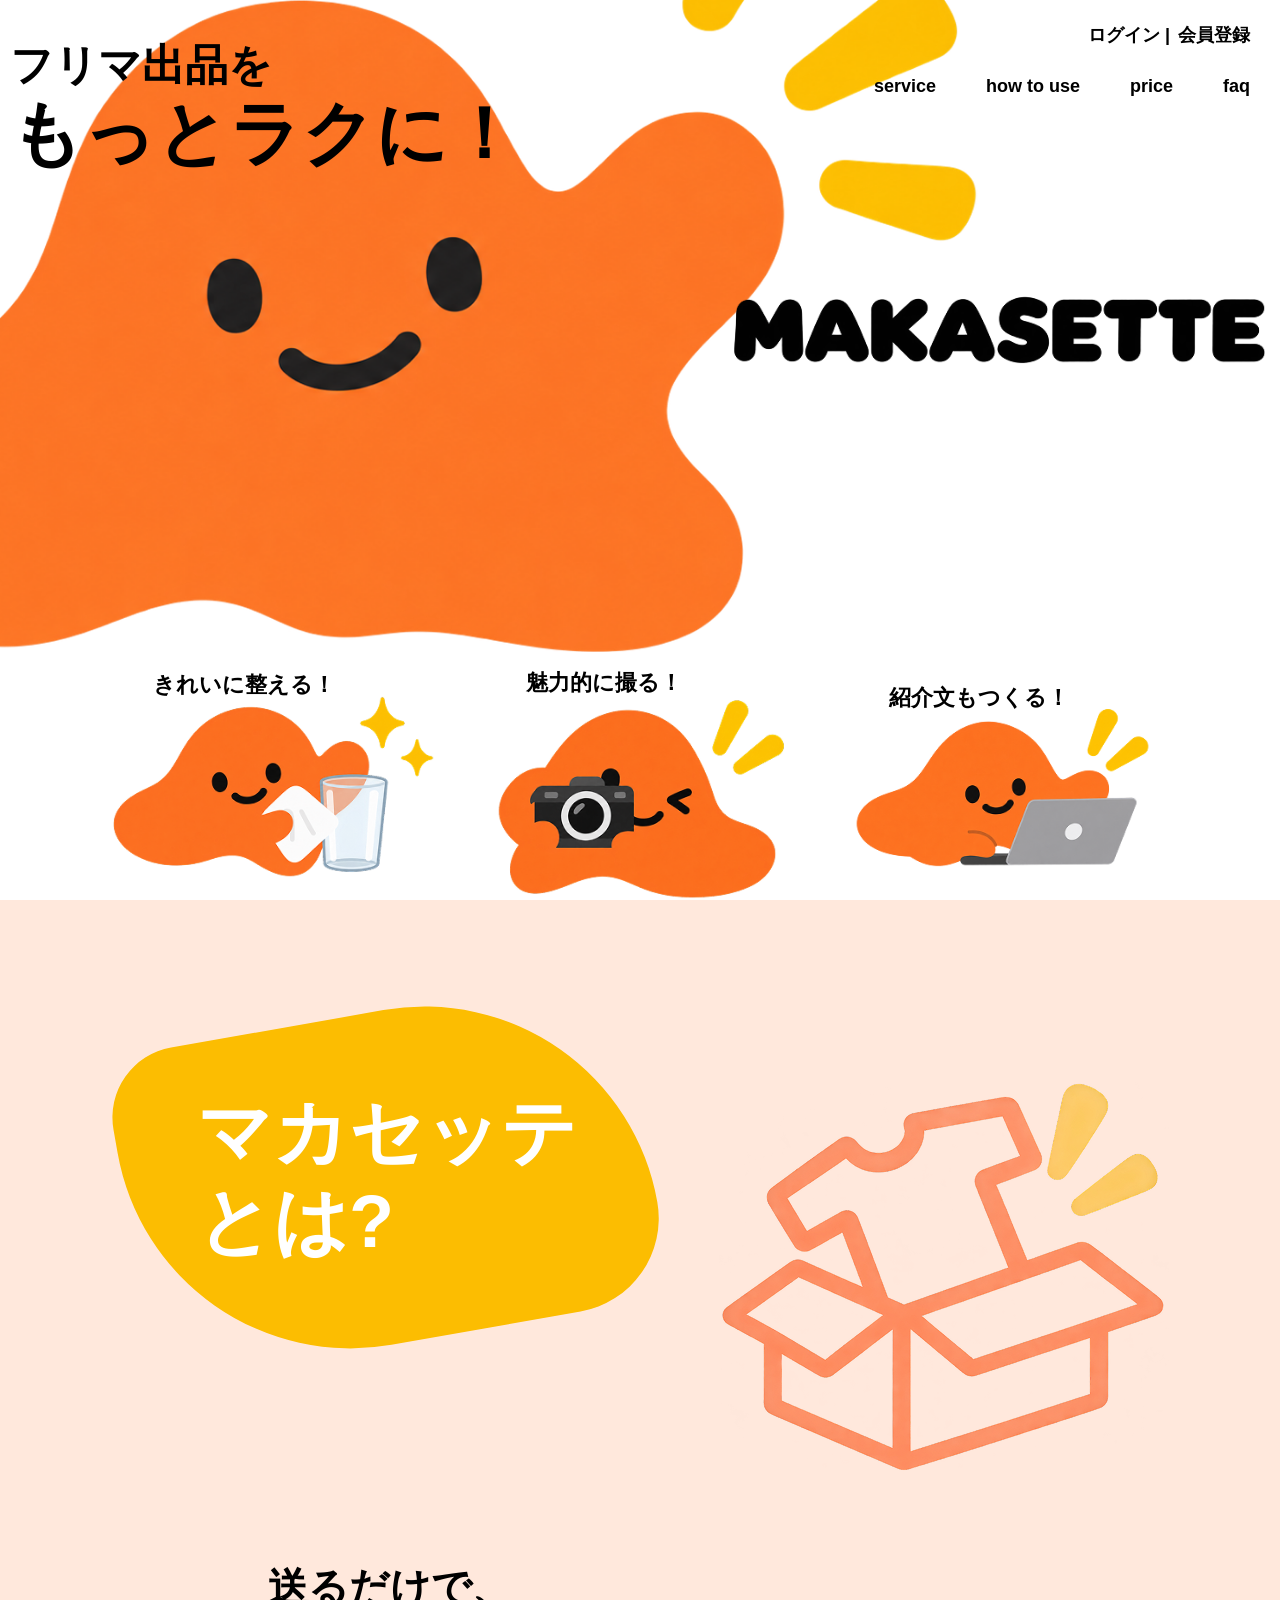
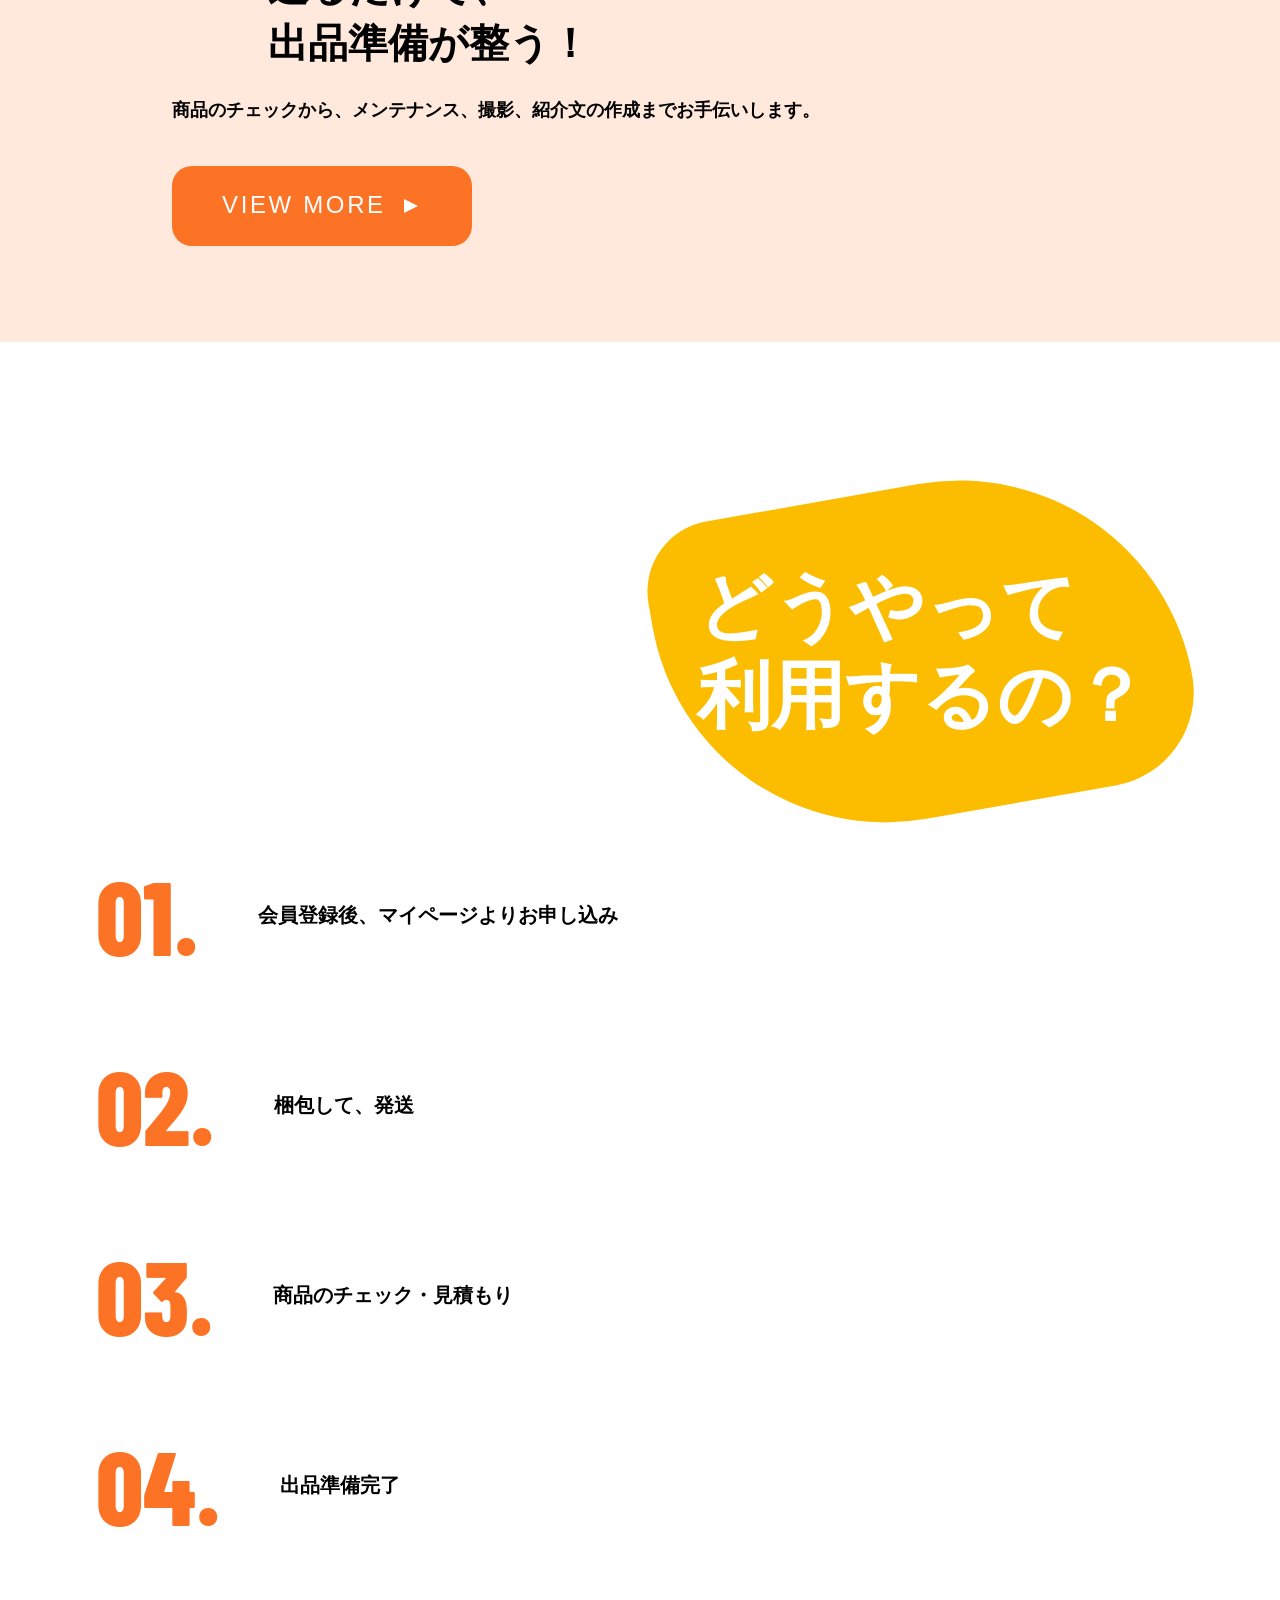
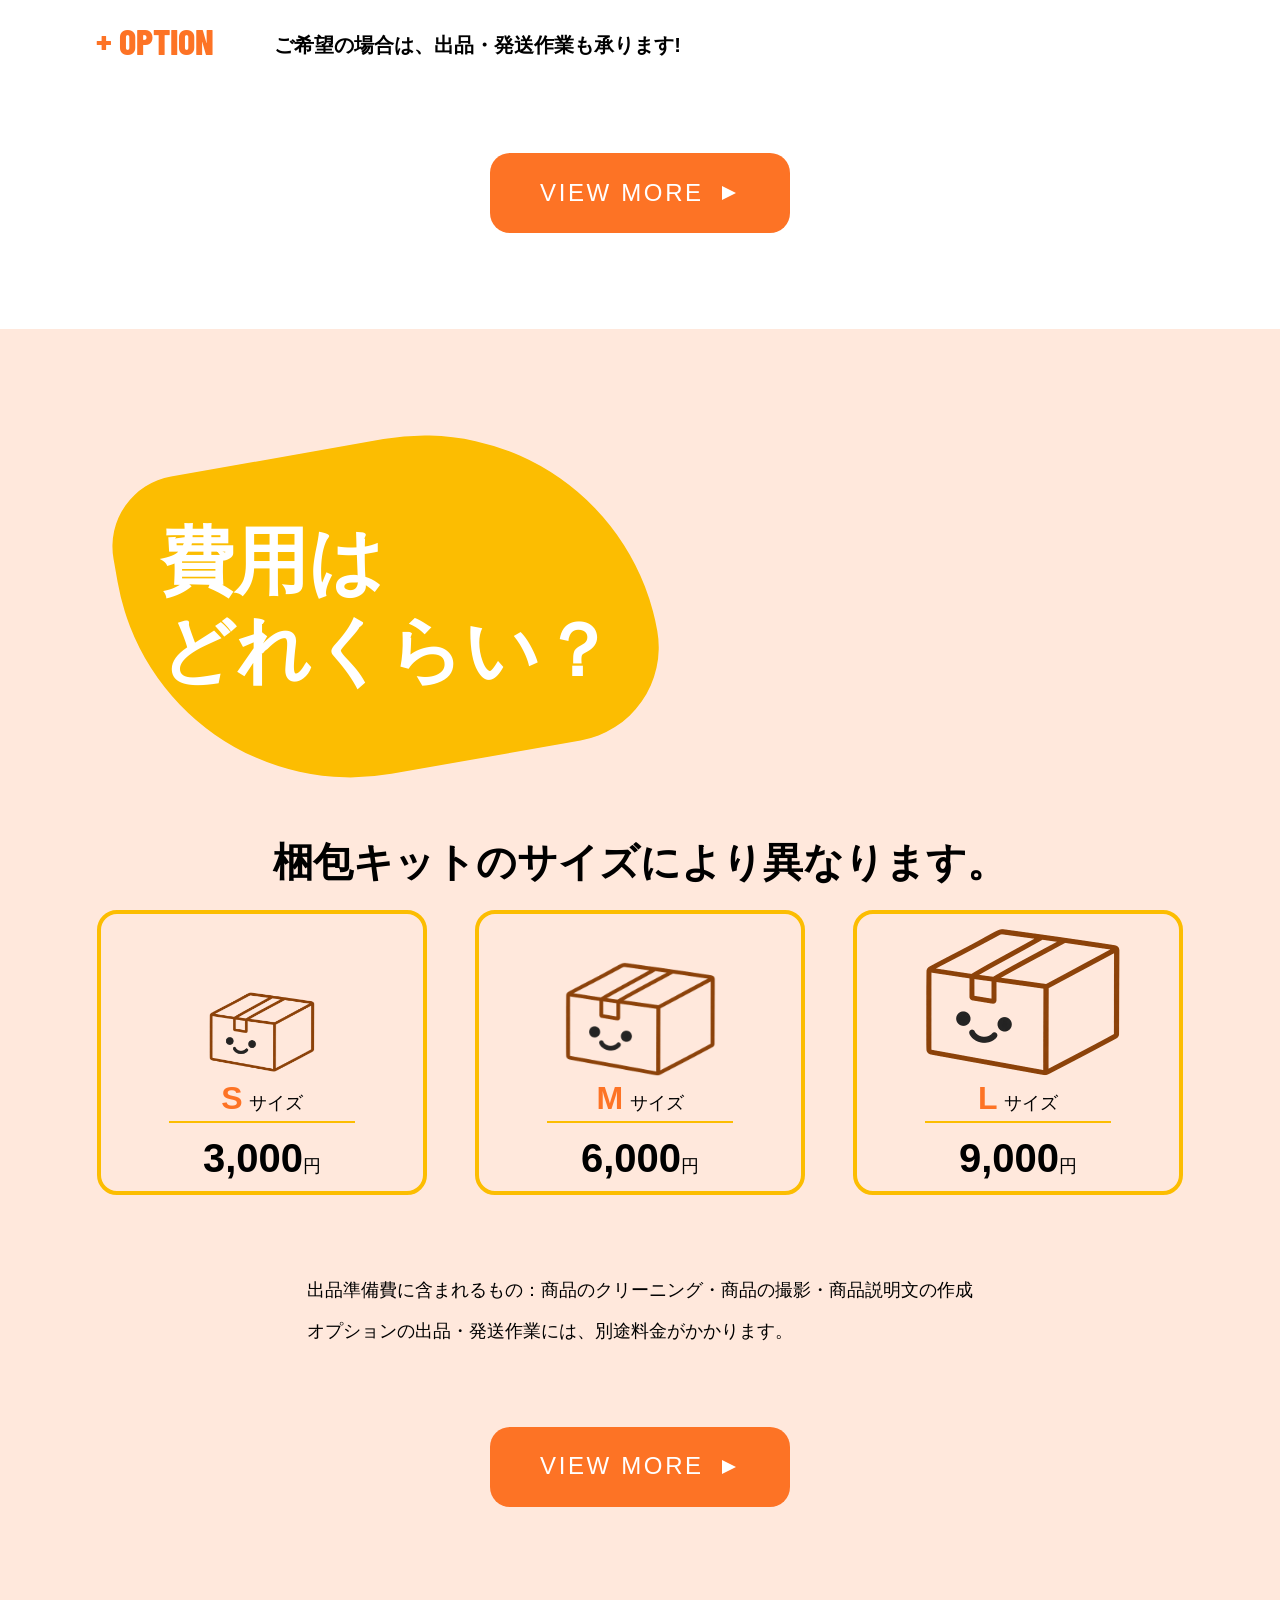
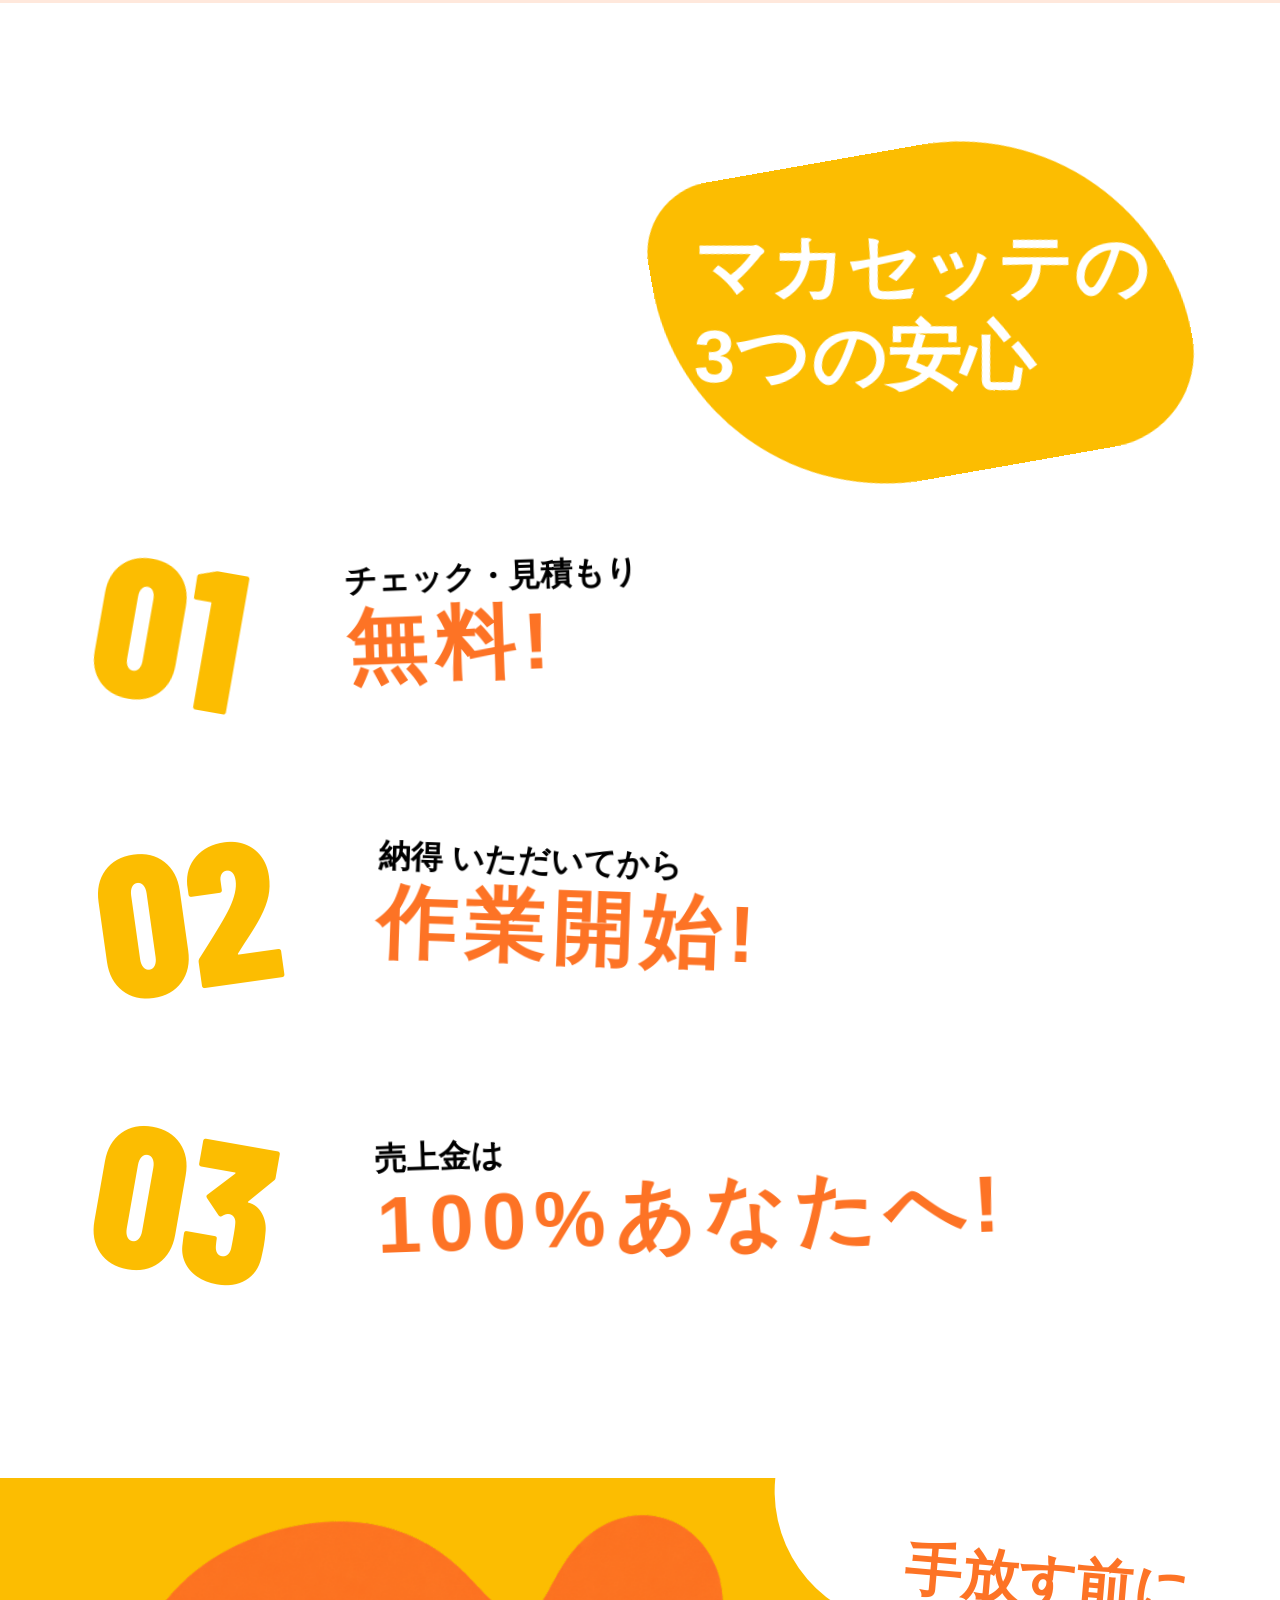
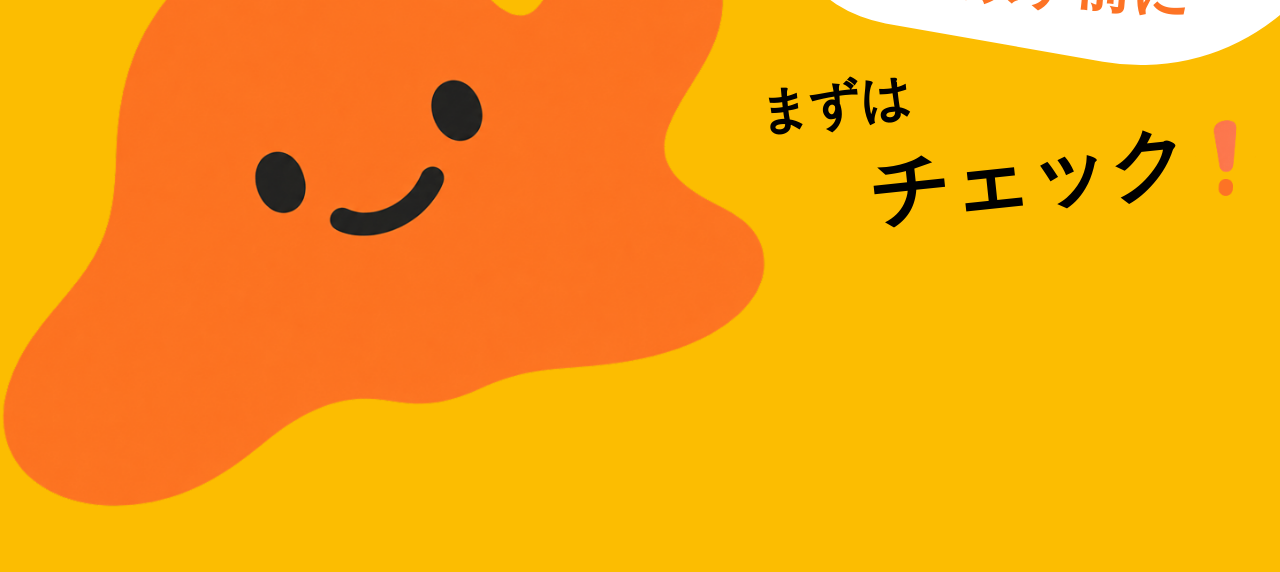
==== index.html @ 33fbccb8 "Initial commit" ====
<!doctype html>
<html lang="ja">
  <head>
    <meta charset="UTF-8" />
    <meta name="viewport" content="width=device-width, initial-scale=1.0" />
    <meta name="robots" content="noindex, nofollow" />
    <title>Makasette</title>
    <link rel="preconnect" href="https://fonts.googleapis.com" />
    <link rel="preconnect" href="https://fonts.gstatic.com" crossorigin />
    <link
      href="https://fonts.googleapis.com/css2?family=Barlow+Condensed:wght@400;500;600;700&display=swap"
      rel="stylesheet"
    />
    <link rel="stylesheet" href="style/css/style.css" />
    <script type="module" src="./js/script.js"></script>
  </head>
  <body>
    <header class="l-header l-header--top js-header">
      <h1 class="l-header_logo l-header_logo-hidden">
        <a
          href="./index.html"
          class="l-header_logo-link"
          aria-label="トップページへ"
        >
          <img
            src="./image/logo.png"
            width="627"
            height="253"
            alt="makasette - マカセッテ"
            decoding="async"
          />
        </a>
      </h1>
      <nav class="l-header_nav js-menu-nav">
        <ul class="l-header_account-list">
          <li class="l-header_account-item">
            <a href="#" class="l-header_account-link">ログイン</a>
          </li>
          <li class="l-header_account-item">
            <a href="#" class="l-header_account-link">会員登録</a>
          </li>
        </ul>
        <ul class="l-header_menu-list">
          <li class="l-header_menu-item">
            <a href="./service.html" class="l-header_menu-link">service</a>
          </li>
          <li class="l-header_menu-item">
            <a href="./how-to-use.html" class="l-header_menu-link"
              >how to use</a
            >
          </li>
          <li class="l-header_menu-item">
            <a href="./price.html" class="l-header_menu-link">price</a>
          </li>
          <li class="l-header_menu-item">
            <a href="./faq.html" class="l-header_menu-link">faq</a>
          </li>
        </ul>
      </nav>
      <button
        class="l-header_hamburger-button js-hamburger-button"
        type="button"
        aria-label="メニューを開く"
      >
        <span class="l-header_humburger-line"></span>
        <span class="l-header_humburger-line"></span>
        <span class="l-header_humburger-line"></span>
      </button>
    </header>
    <div class="js-hero p-hero">
      <div class="p-hero_header">
        <p class="p-hero_catch">フリマ出品を<span>もっとラクに！</span></p>
        <div class="p-hero_logo">
          <img
            src="./image/logo-text.png"
            width="636"
            height="91"
            alt="MAKASETTE マカセッテ"
            decoding="async"
          />
        </div>
      </div>

      <div class="p-hero_content l-container">
        <ul class="p-hero_content-list">
          <li class="p-hero_content-item">
            <p class="p-hero_content-text">きれいに整える！</p>
            <div class="p-hero_content-image">
              <img
                src="./image/hero-content01.png"
                width="380"
                height="206"
                alt=""
                decoding="async"
              />
            </div>
          </li>
          <li class="p-hero_content-item">
            <p class="p-hero_content-text">魅力的に撮る！</p>
            <div class="p-hero_content-image">
              <img
                src="./image/hero-content02.png"
                width="346"
                height="238"
                alt=""
                decoding="async"
              />
            </div>
          </li>
          <li class="p-hero_content-item">
            <p class="p-hero_content-text">紹介文もつくる！</p>
            <div class="p-hero_content-image">
              <img
                src="./image/hero-content03.png"
                width="341"
                height="192"
                alt=""
                decoding="async"
              />
            </div>
          </li>
        </ul>
      </div>
    </div>
    <section class="p-top-about js-delay-group" data-delay-interval="0.15">
      <div class="p-top-about_contents l-container">
        <div class="p-top-about_image">
          <img
            src="./image/top-about.png"
            width="450"
            height="394"
            alt=""
            decoding="async"
          />
        </div>

        <div class="js-show js-delay c-fade c-fade--up">
          <div class="p-top-about_header">
            <div class="c-top-section-title">
              <h2 class="c-top-section-title_text">
                マカセッテ<span class="u-br">とは?</span>
              </h2>
            </div>
          </div>
        </div>
        <p class="p-top-about_title js-show js-delay c-fade c-fade--up">
          送るだけで、<span class="u-br">出品準備が整う！</span>
        </p>
      </div>
      <p class="p-top-about_text js-show js-delay c-fade c-fade--up">
        商品のチェックから、メンテナンス、撮影、紹介文の作成までお手伝いします。
      </p>
      <div class="p-top-about_button js-show js-delay c-fade c-fade--up">
        <a href="#" class="c-button">view more</a>
      </div>
    </section>
    <section class="p-top-howtouse l-container">
      <div class="js-show c-fade c-fade--up">
        <div class="c-top-section-title c-top-section-title__right">
          <h2 class="c-top-section-title_text">
            どうやって<span class="u-br">利用するの？</span>
          </h2>
        </div>
      </div>

      <ul class="p-top-howtouse_list">
        <li class="p-top-howtouse_item js-show c-fade c-fade--left">
          <p class="p-top-howtouse_number">01.</p>
          <p class="p-top-howtouse_text">
            会員登録後、マイページよりお申し込み
          </p>
        </li>
        <li class="p-top-howtouse_item js-show c-fade c-fade--left">
          <p class="p-top-howtouse_number">02.</p>
          <p class="p-top-howtouse_text">梱包して、発送</p>
        </li>
        <li class="p-top-howtouse_item js-show c-fade c-fade--left">
          <p class="p-top-howtouse_number">03.</p>
          <p class="p-top-howtouse_text">商品のチェック・見積もり</p>
        </li>
        <li class="p-top-howtouse_item js-show c-fade c-fade--left">
          <p class="p-top-howtouse_number">04.</p>
          <p class="p-top-howtouse_text">出品準備完了</p>
        </li>
        <li class="p-top-howtouse_item js-show c-fade c-fade--left">
          <p class="p-top-howtouse_option">+ OPTION</p>
          <p class="p-top-howtouse_text">
            ご希望の場合は、出品・発送作業も承ります!
          </p>
        </li>
      </ul>
      <div class="p-top-howtouse_button js-show c-fade c-fade--up">
        <a href="#" class="c-button">view more</a>
      </div>
    </section>
    <section class="p-top-price l-container">
      <div class="js-show c-fade c-fade--up">
        <div class="c-top-section-title">
          <h2 class="c-top-section-title_text">
            費用は<span class="u-br">どれくらい？</span>
          </h2>
        </div>
      </div>
      <p class="p-top-price_text js-show c-fade c-fade--up">
        梱包キットのサイズにより異なります。
      </p>
      <div class="p-top-price_list js-delay-group" data-delay-interval="0.2">
        <div class="p-top-price_item">
          <div class="p-top-price_image js-show js-delay c-bounce">
            <img
              src="./image/top-price-box.png"
              width="106"
              height="80"
              alt="ダンボールSサイズイメージ"
              decoding="async"
            />
          </div>
          <p class="p-top-price_size"><span>S</span>サイズ</p>
          <p class="p-top-price_price">3,000<span>円</span></p>
        </div>
        <div class="p-top-price_item">
          <div class="p-top-price_image js-show js-delay c-bounce">
            <img
              src="./image/top-price-box.png"
              width="151"
              height="114"
              alt="ダンボールMサイズイメージ"
              decoding="async"
            />
          </div>
          <p class="p-top-price_size"><span>M</span>サイズ</p>
          <p class="p-top-price_price">6,000<span>円</span></p>
        </div>
        <div class="p-top-price_item">
          <div class="p-top-price_image js-show js-delay c-bounce">
            <img
              src="./image/top-price-box.png"
              width="196"
              height="148"
              alt="ダンボールLサイズイメージ"
              decoding="async"
            />
          </div>
          <p class="p-top-price_size"><span>L</span>サイズ</p>
          <p class="p-top-price_price">9,000<span>円</span></p>
        </div>
      </div>
      <div class="p-top-price_caption js-show c-fade c-fade--up">
        <p class="p-top-price_caption-text1">
          出品準備費に含まれるもの：商品のクリーニング・商品の撮影・商品説明文の作成
        </p>
        <p class="p-top-price_caption-text2">
          オプションの出品・発送作業には、別途料金がかかります。
        </p>
      </div>
      <div class="p-top-price_button js-show c-fade c-fade--up">
        <a href="#" class="c-button">view more</a>
      </div>
    </section>

    <section class="p-top-reassurance l-container">
      <div class="c-top-section-title c-top-section-title__right">
        <h2 class="c-top-section-title_text">
          マカセッテの<span class="u-br">3つの安心</span>
        </h2>
      </div>
      <ul
        class="p-top-reassurance_list js-delay-group"
        data-delay-interval="0.6"
      >
        <li class="p-top-reassurance_item js-show c-pop">
          <p
            class="p-top-reassurance_number js-delay js-number-swing c-number-swing c-number-swing--right"
          >
            01
          </p>
          <p class="p-top-reassurance_text">
            チェック・見積もり<span class="p-top-reassurance_bold u-br"
              >無料!</span
            >
          </p>
        </li>
        <li class="p-top-reassurance_item js-show c-pop">
          <p
            class="p-top-reassurance_number js-delay js-number-swing c-number-swing c-number-swing--left"
          >
            02
          </p>
          <p class="p-top-reassurance_text">
            納得
            <span class="u-br-sp">いただいてから</span
            ><span class="p-top-reassurance_bold">作業開始!</span>
          </p>
        </li>
        <li
          class="p-top-reassurance_item js-show c-pop js-number-swing-trigger"
        >
          <p
            class="p-top-reassurance_number js-delay js-number-swing c-number-swing c-number-swing--right"
          >
            03
          </p>
          <p class="p-top-reassurance_text">
            <span class="u-br">売上金は</span
            ><span class="p-top-reassurance_bold u-br-sp"
              >100%<span class="u-br-sp">あなたへ!</span></span
            >
          </p>
        </li>
      </ul>
    </section>
    <div class="c-cta">
      <div class="c-cta_image js-show c-fade c-fade--soft-left">
        <img
          src="./image/cta.png"
          width="929"
          height="590"
          alt="CTA"
          decoding="async"
        />
      </div>
      <div>
        <div class="js-show js-cta-copy c-fade c-fade--up">
          <div class="c-cta_text01_wrapper">
            <p class="c-cta_text01">手放す前に</p>
          </div>

          <p class="c-cta_text02">
            まずは<span class="u-br c-cta_text03 js-emphasis c-emphasis"
              >チェック</span
            >
          </p>
        </div>
        <div class="c-cta_button">
          <p class="c-cta_text04 js-cta-description c-fade c-fade--up">
            出品できるか、無料でチェックしてみよう！
          </p>
          <a href="#" class="c-cta_link js-cta-button c-pop"
            >無料会員登録はこちら！</a
          >
        </div>
      </div>
    </div>
  </body>
</html>
---- style/css/style.css ----
@charset "UTF-8";
/* Figma: Light */
/* Figma: Regular */
/* Figma: Medium */
/* Figma: Bold */
/* Figma: Bold */
/*!
foundation > reset
------------------------------
*/
html {
  color: #000;
  background: #fff;
}

body,
div,
dl,
dt,
dd,
ul,
ol,
li,
h1,
h2,
h3,
h4,
h5,
h6,
pre,
code,
form,
fieldset,
legend,
input,
textarea,
p,
blockquote,
th,
td {
  margin: 0;
  padding: 0;
}

table {
  border-collapse: collapse;
  border-spacing: 0;
  width: 100%;
}

fieldset,
img {
  border: 0;
}

address,
caption,
cite,
code,
dfn,
em,
strong,
th,
var {
  font-style: normal;
  font-weight: inherit;
}

ol,
ul {
  list-style: none;
}

caption,
th {
  text-align: left;
}

h1,
h2,
h3,
h4,
h5,
h6 {
  font-size: 100%;
  font-weight: inherit;
}

q:before,
q:after {
  content: "";
}

abbr,
acronym {
  border: 0;
  font-variant: normal;
}

input,
textarea,
select,
button {
  color: inherit;
  font-family: inherit;
  font-size: inherit;
  font-weight: inherit;
  line-height: inherit;
  font-size: 100%;
  border-radius: 0;
  border: none;
  appearance: none;
  -webkit-appearance: none;
  background-color: inherit;
}

textarea {
  resize: vertical;
  display: block;
}

select {
  cursor: pointer;
}

button {
  padding: 0;
  cursor: pointer;
}

legend {
  color: inherit;
}

tbody {
  -webkit-text-size-adjust: 100%;
}

main {
  display: block;
}

a {
  text-decoration: none;
  color: inherit;
}

img,
svg {
  width: 100%;
  height: auto;
  display: block;
}

dialog {
  max-width: 100%;
  max-height: 100%;
  padding: 0;
  color: inherit;
  border: none;
  margin: 0;
  padding: 0;
}

summary {
  display: block;
}

summary::-webkit-details-marker {
  display: none;
}

iframe {
  vertical-align: bottom;
}

* {
  -webkit-font-smoothing: antialiased;
  -moz-osx-font-smoothing: grayscale;
  box-sizing: border-box;
}

*::before,
*::after {
  box-sizing: border-box;
}

html {
  scroll-behavior: smooth;
}

body {
  line-height: 1.7;
  font-size: 16px;
  color: #000000;
  font-family: "Hiragino Kaku Gothic ProN", sans-serif;
  overflow-x: hidden;
}
@media (min-width: 768px) {
  body {
    font-size: 18px;
  }
}

/*!
layout > header
------------------------------
*/
/*
  @media (any-hover: hover) {
    &:hover {

    }
  }
  @include g.mq() {
  }
*/
.l-header {
  display: flex;
  justify-content: space-between;
  align-items: center;
  padding-top: 10px;
  padding-inline: 30px;
  font-weight: 600;
  width: 100%;
  background-color: #ffffff;
  position: fixed;
  z-index: 30;
}
.l-header--top {
  background-color: transparent;
  margin-top: 20px;
}
@media screen and (min-width: 960px) {
  .l-header {
    padding-top: 0;
  }
}

.l-header_logo {
  width: 43.5%;
  max-width: 627px;
  min-width: 200px;
}

.l-header_logo-hidden {
  display: none;
}

.l-header_logo-link {
  display: block;
}

.l-header_nav {
  position: fixed;
  opacity: 0;
  visibility: hidden;
  transition: opacity 0.3s;
}
@media screen and (min-width: 960px) {
  .l-header_nav {
    position: static;
    opacity: 1;
    visibility: visible;
    margin-left: auto;
  }
}
.is-open .l-header_nav {
  opacity: 1;
  visibility: visible;
  height: 100vh;
  width: 100vw;
  padding: 100px;
  top: 0;
  left: 0;
  z-index: -1;
  display: flex;
  flex-direction: column-reverse;
  justify-content: flex-end;
  background-color: #fcbd01;
  color: #ffffff;
}

.l-header_account-list {
  display: flex;
  flex-direction: column;
  gap: 20px;
}
@media screen and (min-width: 960px) {
  .l-header_account-list {
    flex-direction: row;
    justify-content: flex-end;
    gap: 8px;
    margin-bottom: 20px;
  }
}

@media screen and (min-width: 960px) {
  .l-header_account-item:first-child::after {
    content: "|";
  }
}

.l-header_menu-list {
  display: flex;
  flex-direction: column;
  gap: 20px;
  padding-bottom: 60px;
}
@media screen and (min-width: 960px) {
  .l-header_menu-list {
    flex-direction: row;
    gap: 50px;
    padding-bottom: 0;
  }
}

.l-header_hamburger-button {
  width: 50px;
  height: 50px;
  background-color: #fcbd01;
  border-radius: 50%;
  border: 1px solid #ffffff;
  position: relative;
  margin-left: auto;
  z-index: 1;
}
@media screen and (min-width: 960px) {
  .l-header_hamburger-button {
    display: none;
  }
}

.l-header_humburger-line {
  width: 28px;
  height: 2px;
  background-color: #ffffff;
  position: absolute;
  top: 50%;
  left: 50%;
  transform: translate(-50%, -50%);
  opacity: 1;
  transition: transform 0.5s, opacity 0.3s;
}
.l-header_humburger-line:nth-of-type(1) {
  top: 34%;
}
.l-header_humburger-line:nth-of-type(3) {
  top: 66%;
}
.is-open .l-header_humburger-line:nth-of-type(1) {
  top: 50%;
  transform: translate(-50%, -50%) rotate(45deg);
}
.is-open .l-header_humburger-line:nth-of-type(2) {
  opacity: 0;
}
.is-open .l-header_humburger-line:nth-of-type(3) {
  top: 50%;
  transform: translate(-50%, -50%) rotate(-45deg);
}

.l-header.is-scrolled {
  background-color: #ffffff;
}
.l-header.is-scrolled .l-header_logo-hidden {
  display: block;
}

/*!
layout > footer
------------------------------
*/
/*
  @media (any-hover: hover) {
    &:hover {

    }
  }
  @include g.mq() {ßß
  }
*/
/*!
layout > container
------------------------------
*/
.l-container {
  padding-inline: 20px;
}
@media screen and (min-width: 768px) {
  .l-container {
    padding-inline: clamp(20px, 14.88vw - 94.28px, 120px);
  }
}

/*!
component > button
------------------------------
*/
/*
  @media (any-hover: hover) {
    &:hover {

    }
  }
  @include g.mq() {ßß
  }
*/
.c-button {
  margin-inline: auto;
  width: 300px;
  height: 80px;
  padding: 25px 22px 25px 50px;
  background-color: #fd7325;
  border-radius: 20px;
  font-family: "Hiragino Kaku Gothic StdN", "Hiragino Sans", "Yu Gothic", "Meiryo", sans-serif;
  font-size: 24px;
  color: #ffffff;
  letter-spacing: 0.11em;
  line-height: 1.2;
  text-transform: uppercase;
  display: flex;
  gap: 18px;
  align-items: center;
}
.c-button::after {
  content: "";
  display: inline-block;
  width: 0;
  height: 0;
  border-top: 7px solid transparent;
  border-bottom: 7px solid transparent;
  border-left: 14px solid #ffffff;
}

/*!
component > cta
------------------------------
*/
.c-cta {
  width: 100%;
  height: fit-content;
  background-color: #fcbd01;
  display: grid;
  grid-template-columns: 60% 1fr;
  gap: 0;
  align-items: flex-start;
  position: relative;
  overflow: hidden;
}

.c-cta_image img {
  width: 100%;
}

.c-cta_text01_wrapper {
  width: 112%;
  margin-left: auto;
  border-radius: 0px 0px 260px 160px;
  background-color: #ffffff;
  transform: translateY(calc(-1 * clamp(14px, 3.42vw + 0.62px, 50px))) rotate(10deg);
  padding-bottom: clamp(10px, 2.19vw + 1.45px, 33px);
  padding-top: clamp(20px, 10vw - 19.37px, 126px);
}

.c-cta_text01 {
  font-size: clamp(17px, 4.47vw - 0.45px, 64px);
  font-weight: 600;
  line-height: 1.4;
  color: #fd7325;
  text-align: center;
  transform: rotate(-5deg);
}

.c-cta_text02 {
  font-family: "Hiragino Kaku Gothic StdN", "Hiragino Sans", "Yu Gothic", "Meiryo", sans-serif;
  font-size: clamp(16px, 3.8vw + 1.14px, 56px);
  font-weight: 800;
  line-height: 1.4;
  transform: rotate(-6deg) translateY(-25%);
}
.c-cta_text02 ::after {
  content: "";
  display: inline-block;
  background-image: url(../../image/cta-exclamation.png);
  background-size: cover;
  background-position: center;
  width: 15%;
  margin-left: 3%;
  aspect-ratio: 76/103;
  transform: rotate(6deg) translateY(17%);
}
@media screen and (min-width: 768px) {
  .c-cta_text02 ::after {
    margin-left: 2%;
  }
}

.c-cta_text03 {
  padding-left: 8vw;
  font-size: clamp(23px, 6.19vw - 1.14px, 88px);
  margin-bottom: 24vh;
}
@media screen and (min-width: 768px) {
  .c-cta_text03 {
    margin-bottom: 0;
  }
}

.c-cta_button {
  position: absolute;
  bottom: 0;
  right: 0;
}
@media screen and (min-width: 768px) {
  .c-cta_button {
    position: static;
  }
}

.c-cta_text04 {
  padding-top: clamp(12px, 3.23vw - 0.62px, 46px);
  font-size: clamp(16px, 0.76vw + 13px, 24px);
  font-weight: 800;
}
@media screen and (min-width: 768px) {
  .c-cta_text04 {
    margin-bottom: 24vh;
  }
}

.c-cta_link {
  display: block;
  background-color: #fd7325;
  border-radius: 20px;
  border: 4px solid #fcbd01;
  padding: 1.94vh 3.92vw;
  font-family: "Hiragino Kaku Gothic StdN", "Hiragino Sans", "Yu Gothic", "Meiryo", sans-serif;
  font-size: clamp(16px, 3.04vw + 4.11px, 48px);
  font-weight: 800;
  letter-spacing: 0.02em;
  color: #ffffff;
  white-space: nowrap;
  max-width: 100%;
  text-align: center;
  box-shadow: 5px 6px 0 0 #fd7325;
  margin-bottom: 3vh;
  margin-right: 2.43vw;
}
@media screen and (min-width: 768px) {
  .c-cta_link {
    position: absolute;
    bottom: 0;
    right: 0;
    box-shadow: 10px 12px 0 0 #fd7325;
    margin-bottom: 5.57vh;
  }
}

/*!
component > top-section-title
------------------------------
*/
.c-top-section-title {
  width: 300px;
  height: 189px;
  margin-inline: auto;
  border-radius: 300px 1000px 400px 1000px;
  background-color: #fcbd01;
  transform: rotate(-10deg);
  display: grid;
  place-items: center;
}
@media screen and (min-width: 768px) {
  .c-top-section-title {
    width: clamp(300px, 202.5px + 25vw, 565px);
    height: clamp(189px, 126.6px + 16vw, 357px);
    margin-left: 30px;
    margin: 48px 0 0 30px;
    transform: rotate(-10deg);
  }
}
.c-top-section-title__right {
  margin-left: auto;
}

.c-top-section-title_text {
  font-family: "Hiragino Kaku Gothic StdN", "Hiragino Sans", "Yu Gothic", "Meiryo", sans-serif;
  font-size: 40px;
  font-weight: 800;
  color: #ffffff;
  transform: rotate(10deg);
}
@media screen and (min-width: 768px) {
  .c-top-section-title_text {
    font-size: clamp(40px, 25.18px + 3.8vw, 80px);
    line-height: 1.2;
  }
}

/*!
component > page-section-title
------------------------------
*/
.c-page-section-title {
  font-family: "Hiragino Kaku Gothic StdN", "Hiragino Sans", "Yu Gothic", "Meiryo", sans-serif;
  font-size: 32px;
  line-height: 1;
  color: #fd7325;
  display: flex;
  align-items: flex-end;
}
@media screen and (min-width: 768px) {
  .c-page-section-title {
    font-size: 56px;
  }
}
.c-page-section-title::after {
  content: "";
  display: block;
  width: 40px;
  aspect-ratio: 72/102;
  background-image: url(../../image/page-section-title-deco.png);
  background-size: cover;
  background-position: center;
  background-repeat: no-repeat;
}
@media screen and (min-width: 768px) {
  .c-page-section-title::after {
    width: 72px;
  }
}

.c-page-section-title.is-show::after {
  animation: deco-animation 0.3s ease-out;
  animation-delay: 0.8s;
  animation-fill-mode: both;
}

@keyframes deco-animation {
  0% {
    opacity: 0;
    transform: scale(0.9) rotate(0);
  }
  50% {
    opacity: 1;
    transform: scale(1.1) rotate(20deg);
  }
  100% {
    opacity: 1;
    transform: scale(1) rotate(0);
  }
}
/*!
component > section-title
------------------------------
*/
.c-page-title {
  padding-top: 160px;
}
@media screen and (min-width: 768px) {
  .c-page-title {
    padding-top: 270px;
    margin-bottom: 45px;
  }
}

.c-page-title_en {
  width: 310px;
  max-width: 100%;
  font-family: "Hiragino Kaku Gothic StdN", "Hiragino Sans", "Yu Gothic", "Meiryo", sans-serif;
  text-transform: uppercase;
  font-weight: 800;
  font-size: 34px;
  line-height: 1;
  color: #fd7325;
  position: relative;
  transform: rotate(-2deg);
  margin-bottom: 10px;
}
@media screen and (min-width: 768px) {
  .c-page-title_en {
    width: 639px;
    font-size: 72px;
  }
}
.c-page-title_en::after {
  content: "";
  display: block;
  width: 100%;
  height: 30px;
  background-color: #fcbd01;
  border-radius: 10px;
  clip-path: polygon(0 50%, 1% 41%, 94% 0%, 95% 6%, 100% 100%, 0 100%);
  position: absolute;
  bottom: -8px;
  left: 0;
  transform: rotate(2deg);
  z-index: -1;
}
@media screen and (min-width: 768px) {
  .c-page-title_en::after {
    bottom: -16px;
    height: 50px;
  }
}

.c-page-title_ja {
  width: 310px;
  max-width: 100%;
  font-size: 24px;
  font-weight: 600;
  text-align: right;
}
@media screen and (min-width: 768px) {
  .c-page-title_ja {
    width: 639px;
  }
}

/*!
component > animation
------------------------------
*/
.c-fade {
  opacity: 0;
  transition: transform 0.3s ease-out, opacity 0.3s ease-out;
}
.c-fade--up {
  transform: translateY(50px);
}
.c-fade--soft-up {
  transform: translateY(30px) scale(0.9);
}
.c-fade--left {
  transform: translateX(-300px);
  transition: transform 0.2s ease-out, opacity 0.2s ease-out;
}
.c-fade--soft-left {
  transform: translateX(-50px) scale(0.9);
  transition: transform 0.5s ease-out, opacity 0.5s ease-out;
}

.c-fade.is-show {
  opacity: 1;
  transform: none;
  transition-delay: var(--delay, 0s);
}

.c-bounce {
  opacity: 0;
}

.c-bounce.is-show {
  animation: bounce-animation 0.5s ease-out;
  animation-fill-mode: both;
  animation-delay: var(--delay, 0s);
}

@keyframes bounce-animation {
  0% {
    opacity: 0;
    transform: scale(0.7);
  }
  20% {
    opacity: 1;
    transform: scale(1.2);
  }
  40% {
    opacity: 1;
    transform: scale(0.9);
  }
  60% {
    opacity: 1;
    transform: scale(1.1);
  }
  80% {
    transform: scale(0.95);
  }
  100% {
    opacity: 1;
    transform: scale(1);
  }
}
.c-pop {
  opacity: 0;
  transform: scale(0.5);
  transition: transform 0.3s ease-out, opacity 0.3s ease-out;
}

.c-pop.is-show {
  opacity: 1;
  transform: none;
  transition-delay: var(--delay, 0s);
}

.c-number-swing--right {
  --rotate: 10deg;
}
.c-number-swing--left {
  --rotate: -8deg;
}
@media screen and (min-width: 768px) {
  .c-number-swing {
    transform: rotate(var(--rotate));
  }
}

.c-number-swing.is-show {
  animation: number-swing-sp 0.3s ease-out;
}
@media screen and (min-width: 768px) {
  .c-number-swing.is-show {
    animation: number-swing-pc 0.3s ease-out;
  }
}
.c-number-swing.is-show {
  animation-fill-mode: both;
  animation-delay: var(--delay, 0s);
}

@keyframes number-swing-sp {
  0% {
    transform: rotate(0deg);
  }
  50% {
    transform: rotate(calc(var(--rotate) * 2));
  }
  100% {
    transform: rotate(0deg);
  }
}
@keyframes number-swing-pc {
  0% {
    transform: rotate(var(--rotate));
  }
  50% {
    transform: rotate(calc(var(--rotate) * 3));
  }
  100% {
    transform: rotate(var(--rotate));
  }
}
.c-emphasis {
  transform: none;
}

.c-emphasis.is-show {
  animation: emphasis-animation 0.7s ease-out;
  animation-fill-mode: both;
  animation-delay: var(--delay, 0s);
}

@keyframes emphasis-animation {
  0% {
    transform: scale(0.95);
  }
  50% {
    transform: scale(1.03);
  }
  100% {
    transform: scale(1);
  }
}
.c-pop-in {
  transform: none;
  opacity: 0;
}

.c-pop-in.is-show {
  animation: pop-in-animation 0.5s ease-out;
  animation-fill-mode: both;
  animation-delay: var(--delay, 0s);
}

@keyframes pop-in-animation {
  0% {
    opacity: 0;
    transform: scale(0.6);
  }
  50% {
    opacity: 1;
    transform: scale(1.05);
  }
  100% {
    opacity: 1;
    transform: scale(1);
  }
}
/*!
project > hero
------------------------------
*/
.p-hero {
  height: min(57.3px + 67.1vw, 100svh);
  display: grid;
  grid-template-rows: minmax(0, 1fr) auto;
}

.p-hero_header {
  background-image: url(../../image/hero-background-1.png);
  background-size: auto 100%;
  background-position: left top;
  background-repeat: no-repeat;
  min-width: 0;
}

.p-hero_catch {
  font-family: "Hiragino Kaku Gothic StdN", "Hiragino Sans", "Yu Gothic", "Meiryo", sans-serif;
  font-weight: 800;
  font-size: clamp(16px, 4.1px + 3.05vw, 48px);
  padding-top: 10px;
  padding-left: 10px;
  letter-spacing: 0.02;
  line-height: 1.2;
  animation: catch-animation 0.3s ease-out;
  animation-delay: 0.5s;
  animation-fill-mode: backwards;
}
.p-hero_catch span {
  display: block;
  font-size: 20px;
  font-size: clamp(20px, -2.29px + 5.71vw, 80px);
}
@media screen and (min-width: 768px) {
  .p-hero_catch {
    padding-top: 40px;
  }
}

.p-hero_logo {
  padding-top: min(clamp(66px, 42.21px + 6.1vw, 130px), 12.7vh);
}
.p-hero_logo img {
  display: block;
  margin-left: auto;
  height: min(clamp(23px, 6.48vw - 2.26px, 91px), 8.89vh);
  width: auto;
  max-width: 100%;
}
.p-hero_logo {
  animation: logo-animation 0.5s ease-out;
  animation-delay: 0.9s;
  animation-fill-mode: backwards;
}

.p-hero_content-list {
  display: grid;
  grid-template-columns: repeat(3, 1fr);
  place-items: center;
}

.p-hero_content-item {
  line-height: 1;
}
.p-hero_content-item:nth-of-type(1) {
  width: min(clamp(120px, 23.4px + 24.76vw, 380px), (1.2px + 20vh) * 1.81);
  --translate-x: -100px;
  --translate-y: 0;
}
.p-hero_content-item:nth-of-type(2) {
  padding-top: 20px;
  width: min(clamp(97px, 4.6px + 23.7vw, 346px), (24vh - 9.56px) * 1.45);
  --translate-x: 0;
  --translate-y: -100px;
}
.p-hero_content-item:nth-of-type(3) {
  padding-top: 8px;
  width: min(clamp(113px, 26.4px + 22.2vw, 347px), (6.58px + 18vh) * 1.765);
  --translate-x: 100px;
  --translate-y: 0;
}
.p-hero_content-item {
  animation: content-item-animation 0.8s ease-out;
  animation-fill-mode: backwards;
}
.p-hero_content-item:nth-of-type(1) {
  animation-delay: 1.5s;
}
.p-hero_content-item:nth-of-type(2) {
  animation-delay: 2s;
}
.p-hero_content-item:nth-of-type(3) {
  animation-delay: 2.5s;
}

.p-hero_content-text {
  font-weight: bold;
  white-space: nowrap;
  font-size: clamp(13px, 2.38vw + 3.718px, 22px);
}
@media screen and (min-width: 768px) {
  .p-hero_content-text {
    padding-left: 12%;
    font-size: 22px;
  }
}

.p-hero_content-image img {
  width: 100%;
  height: auto;
}

@keyframes catch-animation {
  0% {
    opacity: 0;
    transform: translateX(-30px);
  }
  100% {
    opacity: 1;
    transform: translateX(0);
  }
}
@keyframes logo-animation {
  0% {
    opacity: 0;
    transform: translateX(30px);
  }
  100% {
    opacity: 1;
    transform: translateX(0);
  }
}
@keyframes content-item-animation {
  0% {
    opacity: 0;
    transform: translate(var(--translate-x), var(--translate-y)) scale(0.8);
  }
  20% {
    opacity: 1;
    transform: scale(1.2);
  }
  40% {
    opacity: 1;
    transform: scale(0.9);
  }
  60% {
    opacity: 1;
    transform: scale(1.1);
  }
  80% {
    opacity: 1;
    transform: scale(0.95);
  }
  100% {
    opacity: 1;
    transform: scale(1);
  }
}
/*!
project > top
------------------------------
*/
.p-top-about {
  width: 100%;
  padding-top: 64px;
  padding-bottom: 64px;
  background-color: #ffe8dc;
}
@media screen and (min-width: 768px) {
  .p-top-about {
    padding-bottom: 96px;
  }
}

.p-top-about_title {
  margin-top: 44px;
  font-size: 32px;
  font-weight: 600;
  line-height: 1.4;
}
@media screen and (min-width: 768px) {
  .p-top-about_title {
    padding-left: 172px;
    padding-top: 41px;
    font-size: 40px;
    white-space: nowrap;
  }
}

@media screen and (min-width: 768px) {
  .p-top-about_contents {
    display: grid;
    grid-template-columns: repeat(2, 1fr);
    column-gap: 70px;
    justify-content: center;
    align-items: flex-start;
  }
}

@media screen and (min-width: 768px) {
  .p-top-about_header {
    grid-column: 1;
    grid-row: 1;
  }
}

.p-top-about_image {
  display: none;
}
@media screen and (min-width: 768px) {
  .p-top-about_image {
    display: block;
    max-width: 450px;
    padding-top: 116px;
    grid-column: 2;
    grid-row: 1;
  }
}

.p-top-about_text {
  margin-top: 24px;
  font-size: 18px;
  font-weight: 600;
}
@media screen and (min-width: 768px) {
  .p-top-about_text {
    grid-column: 1/3;
    grid-row: 2;
    padding-left: 172px;
  }
}

.p-top-about_button {
  margin-top: 40px;
}
@media screen and (min-width: 768px) {
  .p-top-about_button {
    grid-column: 1/3;
    grid-row: 3;
    padding-left: 172px;
  }
  .p-top-about_button .c-button {
    margin-inline: 0;
  }
}

.p-top-howtouse {
  padding-top: 64px;
  padding-bottom: 64px;
}
@media screen and (min-width: 768px) {
  .p-top-howtouse {
    padding-top: 96px;
    padding-bottom: 96px;
  }
}

.p-top-howtouse_list {
  margin-top: 44px;
  margin-inline: auto;
}
@media screen and (min-width: 768px) {
  .p-top-howtouse_list {
    margin-top: 46px;
  }
}

.p-top-howtouse_item {
  display: flex;
  gap: 12px;
  align-items: center;
  margin-bottom: 32px;
}
@media screen and (min-width: 768px) {
  .p-top-howtouse_item {
    margin-bottom: 86px;
    gap: 60px;
  }
}

.p-top-howtouse_number {
  font-family: "Barlow Condensed", sans-serif;
  font-size: 104px;
  line-height: 1;
  font-weight: 800;
  color: #fd7325;
}

.p-top-howtouse_text {
  font-size: 20px;
  font-weight: 800;
}

.p-top-howtouse_option {
  font-family: "Barlow Condensed", sans-serif;
  font-size: 36px;
  line-height: 1;
  font-weight: 800;
  color: #fd7325;
  padding-bottom: 8px;
}

.p-top-price {
  width: 100%;
  padding-top: 64px;
  padding-bottom: 64px;
  background-color: #ffe8dc;
}
@media screen and (min-width: 768px) {
  .p-top-price {
    padding-bottom: 96px;
  }
}

.p-top-price_text {
  margin-top: 44px;
  font-size: 32px;
  font-weight: 600;
  line-height: 1.4;
}
@media screen and (min-width: 768px) {
  .p-top-price_text {
    margin-top: 62px;
    font-size: 40px;
    text-align: center;
  }
}

.p-top-price_list {
  margin-top: 24px;
  display: flex;
  flex-direction: column;
  justify-content: center;
  align-items: center;
  gap: 24px;
}
@media screen and (min-width: 768px) {
  .p-top-price_list {
    flex-direction: row;
    gap: 48px;
    margin-top: 20px;
    flex-wrap: wrap;
  }
}

.p-top-price_item {
  height: 285px;
  width: 330px;
  padding: 13px 68px;
  border: 4px solid #fcbd01;
  border-radius: 20px;
  display: flex;
  flex-direction: column;
  justify-content: flex-end;
  text-align: center;
}
.p-top-price_item:nth-of-type(1) .p-top-price_image {
  width: 106px;
  height: 80px;
  margin-bottom: 10px;
}
.p-top-price_item:nth-of-type(2) .p-top-price_image {
  width: 151px;
  height: 114px;
}
.p-top-price_item:nth-of-type(3) .p-top-price_image {
  width: 196px;
  height: 148px;
}

.p-top-price_image {
  margin-inline: auto;
  margin-bottom: 6px;
}

.p-top-price_size {
  padding-bottom: 3px;
  border-bottom: 2px solid #fcbd01;
  font-size: 18px;
  width: 100%;
  text-align: center;
}
.p-top-price_size span {
  font-family: "Hiragino Kaku Gothic StdN", "Hiragino Sans", "Yu Gothic", "Meiryo", sans-serif;
  font-size: 32px;
  color: #fd7325;
  font-weight: 800;
  line-height: 1;
  letter-spacing: 0.2em;
}

.p-top-price_price {
  padding-top: 15px;
  font-weight: 600;
  font-size: 40px;
  line-height: 1;
}
.p-top-price_price span {
  font-size: 18px;
  font-weight: 400;
}

.p-top-price_caption {
  width: fit-content;
  margin-inline: auto;
  max-width: 100%;
}

.p-top-price_caption-text1 {
  margin-top: 20px;
}
@media screen and (min-width: 768px) {
  .p-top-price_caption-text1 {
    margin-top: 80px;
  }
}

.p-top-price_caption-text2 {
  margin-top: 20px;
}
@media screen and (min-width: 768px) {
  .p-top-price_caption-text2 {
    margin-top: 10px;
  }
}

.p-top-price_button {
  margin-top: 80px;
}

.p-top-reassurance {
  padding-top: 64px;
  padding-bottom: 64px;
}
@media screen and (min-width: 768px) {
  .p-top-reassurance {
    padding-top: 96px;
    padding-bottom: 96px;
  }
}

.p-top-reassurance_list {
  margin-top: 44px;
  margin-inline: auto;
  width: fit-content;
  max-width: 100%;
}
@media screen and (min-width: 768px) {
  .p-top-reassurance_list {
    width: 100%;
    margin-top: 46px;
  }
}

.p-top-reassurance_item {
  display: flex;
  gap: 36px;
  align-items: center;
  margin-bottom: 32px;
}
@media screen and (min-width: 768px) {
  .p-top-reassurance_item {
    margin-bottom: 86px;
    gap: 100px;
  }
  .p-top-reassurance_item:nth-of-type(odd) .p-top-reassurance_text {
    transform: rotate(-2deg);
  }
  .p-top-reassurance_item:nth-of-type(even) {
    justify-self: flex-end;
  }
  .p-top-reassurance_item:nth-of-type(even) .p-top-reassurance_text {
    transform: rotate(2deg);
  }
}

.p-top-reassurance_number {
  font-family: "Barlow Condensed", sans-serif;
  font-size: 100px;
  font-weight: 800;
  line-height: 1;
  color: #fcbd01;
}
@media screen and (min-width: 768px) {
  .p-top-reassurance_number {
    font-size: 200px;
  }
}

.p-top-reassurance_text {
  font-size: 24px;
  font-weight: 600;
  line-height: 1.2;
}
@media screen and (min-width: 768px) {
  .p-top-reassurance_text {
    font-size: 32px;
  }
}

.p-top-reassurance_bold {
  font-size: 40px;
  font-weight: 600;
  color: #fd7325;
  letter-spacing: 0.1em;
  line-height: 1.2;
}
@media screen and (min-width: 768px) {
  .p-top-reassurance_bold {
    display: block;
    font-size: 80px;
  }
}

/*!
project > service
------------------------------
*/
.p-service-about {
  padding-top: 71px;
  margin-bottom: 40px;
}

.p-service-about_container {
  display: grid;
  width: 100%;
  grid-template-columns: 1fr;
  margin-top: 40px;
}
@media screen and (min-width: 768px) {
  .p-service-about_container {
    grid-template-columns: 23.2% 25% 45.2%;
    column-gap: 3%;
  }
}

.p-service-about_problem01 {
  position: relative;
  font-size: 20px;
  font-weight: 600;
  white-space: nowrap;
  margin-top: 80px;
  margin-bottom: 56px;
  padding-left: 6%;
  justify-self: flex-start;
}
@media screen and (min-width: 768px) {
  .p-service-about_problem01 {
    grid-column: 1;
    grid-row: 1;
    padding-left: 17.8%;
    font-size: clamp(18px, 0.89vw + 11.14px, 24px);
    margin-bottom: 0;
    margin-top: 125px;
    align-self: center;
  }
}
.p-service-about_problem01 .p-service-about_problem01-text {
  opacity: 0;
}
.p-service-about_problem01::after {
  content: "";
  display: block;
  width: 84.4%;
  aspect-ratio: 223/191;
  background-color: #fcbd01;
  border-radius: 50%;
  position: absolute;
  left: 0;
  top: 50%;
  opacity: 0;
  z-index: -1;
}
@media screen and (min-width: 768px) {
  .p-service-about_problem01::after {
    width: 84.4%;
  }
}

.p-service-about_problem02 {
  position: relative;
  font-size: 20px;
  font-weight: 600;
  white-space: nowrap;
  justify-self: flex-end;
  padding-right: 6%;
  margin-bottom: 56px;
}
@media screen and (min-width: 768px) {
  .p-service-about_problem02 {
    grid-column: 2;
    grid-row: 1;
    padding-right: 0;
    font-size: clamp(18px, 0.89vw + 11.14px, 24px);
    padding-left: 17.8%;
    margin-top: 45px;
    margin-bottom: 0;
    align-self: flex-start;
  }
}
.p-service-about_problem02 .p-service-about_problem02-text {
  opacity: 0;
}
.p-service-about_problem02::after {
  content: "";
  display: block;
  width: 89.6%;
  aspect-ratio: 250/214;
  background-color: #fcbd01;
  border-radius: 50%;
  position: absolute;
  right: 0;
  top: 50%;
  opacity: 0;
  z-index: -1;
}
@media screen and (min-width: 768px) {
  .p-service-about_problem02::after {
    width: 89.6%;
  }
}

.p-service-about_problem01.is-show .p-service-about_problem01-text {
  animation: fadeIn-animation 0.6s ease-out;
  animation-fill-mode: both;
  animation-delay: 0.3s;
}
.p-service-about_problem01.is-show::after {
  animation: problem-bounce-animation 0.3s ease-out;
  animation-fill-mode: both;
}

.p-service-about_problem02.is-show .p-service-about_problem02-text {
  animation: fadeIn-animation 0.6s ease-out;
  animation-fill-mode: both;
  animation-delay: 0.9s;
}
.p-service-about_problem02.is-show::after {
  animation: problem-bounce-animation 0.3s ease-out;
  animation-fill-mode: both;
  animation-delay: 0.6s;
}

@keyframes problem-bounce-animation {
  0% {
    opacity: 0;
    transform: translateY(-50%) scale(0.8);
  }
  50% {
    opacity: 1;
    transform: translateY(-50%) scale(1.2);
  }
  100% {
    opacity: 1;
    transform: translateY(-50%) scale(1);
  }
}
@keyframes fadeIn-animation {
  0% {
    opacity: 0;
  }
  100% {
    opacity: 1;
  }
}
.p-service-about_contents {
  margin-bottom: 30px;
}
@media screen and (min-width: 768px) {
  .p-service-about_contents {
    grid-column: 1/3;
    grid-row: 2;
    margin-left: auto;
    margin-top: 64px;
    white-space: nowrap;
    align-self: flex-end;
    transform: translateX(22%);
  }
}

.p-service-about_title {
  font-size: 24px;
  font-weight: 600;
}
@media screen and (min-width: 768px) {
  .p-service-about_title {
    font-size: clamp(22px, 1.19vw + 14.85px, 32px);
  }
}

@media screen and (min-width: 768px) {
  .p-service-about_image {
    margin-top: 50px;
    grid-column: 3;
    grid-row: 1/3;
  }
}

.p-service-work {
  margin-top: 80px;
  font-weight: 600;
}
@media screen and (min-width: 768px) {
  .p-service-work {
    margin-top: 96px;
  }
}

.p-service-work_catch {
  margin-top: 20px;
}

.p-service-work_list {
  margin-top: 40px;
  margin-inline: auto;
  display: flex;
  flex-wrap: wrap;
  justify-content: center;
  column-gap: 4%;
  row-gap: 34px;
}
@media screen and (min-width: 768px) {
  .p-service-work_list {
    margin-top: 84px;
  }
}

.p-service-work_item {
  max-width: 500px;
  min-width: 360px;
  width: 48%;
  border: 8px solid #fcbd01;
  border-radius: 30px;
}

.p-service-work_title {
  font-size: 32px;
  font-weight: 800;
  color: #fd7325;
  padding: 34px 34px 0 34px;
}

.p-service-work_text {
  padding: 0 40px 0 40px;
}

.p-service-work_image {
  place-self: end;
  max-width: 484px;
  min-width: 344px;
  width: 100%;
}

.p-service-reccomend {
  margin-top: 80px;
}
@media screen and (min-width: 768px) {
  .p-service-reccomend {
    margin-top: 96px;
  }
}

.p-service-reccomend_list {
  margin-top: 40px;
  margin-inline: auto;
  width: 88.4%;
  display: grid;
  grid-template-columns: 1fr;
}
@media screen and (min-width: 768px) {
  .p-service-reccomend_list {
    margin-top: 84px;
  }
}
@media screen and (min-width: 768px) {
  .p-service-reccomend_list {
    grid-template-columns: 27.56% 36.89% 35.55%;
  }
}

.p-service-reccomend_item {
  border-radius: 50%;
  aspect-ratio: 280/239;
  border: 4px solid #fcbd01;
  text-align: center;
  display: grid;
  place-items: center;
  position: relative;
  margin-bottom: 0px;
  width: 52%;
}
.p-service-reccomend_item:nth-of-type(odd) {
  justify-self: right;
}
.p-service-reccomend_item:not(:nth-of-type(1))::before, .p-service-reccomend_item:not(:nth-of-type(1))::after {
  content: "";
  display: block;
  position: absolute;
  border-radius: 50%;
  border: 4px solid #fcbd01;
}
.p-service-reccomend_item:not(:nth-of-type(1))::before {
  width: 35px;
  height: 27px;
  left: 10.45%;
  bottom: -27px;
}
.p-service-reccomend_item:not(:nth-of-type(1))::after {
  width: 20px;
  height: 16px;
  left: 4.18%;
  bottom: -53px;
}
.p-service-reccomend_item:nth-of-type(5)::before {
  right: 10.45%;
  left: auto;
}
.p-service-reccomend_item:nth-of-type(5)::after {
  right: 4.18%;
  left: auto;
}
@media screen and (min-width: 768px) {
  .p-service-reccomend_item {
    margin-bottom: 53px;
  }
  .p-service-reccomend_item:nth-of-type(1) {
    grid-column: 2;
    grid-row: 1;
    width: 88.88%;
    justify-self: center;
    align-self: flex-start;
  }
  .p-service-reccomend_item:nth-of-type(2) {
    grid-column: 3;
    grid-row: 1;
    width: 75.06%;
    justify-self: center;
    align-self: center;
  }
  .p-service-reccomend_item:nth-of-type(3) {
    grid-column: 1;
    grid-row: 1/3;
    width: 100%;
    align-self: center;
  }
  .p-service-reccomend_item:nth-of-type(4) {
    grid-column: 2;
    grid-row: 2;
    width: 72.35%;
    align-self: flex-start;
    justify-self: center;
  }
  .p-service-reccomend_item:nth-of-type(5) {
    grid-column: 3;
    grid-row: 2;
    width: 75.06%;
    margin-top: 15px;
    align-self: flex-start;
    justify-self: flex-end;
  }
}

.p-service-items {
  margin-top: 80px;
  margin-bottom: 80px;
}
@media screen and (min-width: 768px) {
  .p-service-items {
    margin-top: 96px;
    margin-bottom: 96px;
  }
}

.p-service-items_catch {
  margin-top: 20px;
}

.p-service-items_list {
  margin-top: 80px;
  margin-inline: auto;
  display: grid;
  grid-template-columns: repeat(2, 1fr);
  gap: 34px;
}
@media screen and (min-width: 768px) {
  .p-service-items_list {
    grid-template-columns: repeat(5, 1fr);
  }
}

.p-service-items_item {
  border-radius: 20px;
  background-color: #fcbd01;
  counter-increment: item-number;
  position: relative;
}
.p-service-items_item::before {
  content: "0" counter(item-number);
  font-family: "Barlow Condensed", sans-serif;
  font-size: 64px;
  font-weight: 800;
  color: #ffffff;
  line-height: 1;
  position: absolute;
  top: 0;
  left: 10px;
}

.p-service-items_image {
  margin-inline: auto;
  margin-top: 20px;
  width: 70%;
  max-width: 120px;
  height: 120px;
  display: flex;
  justify-content: center;
  align-items: flex-end;
}
.p-service-items_image img {
  max-width: 100%;
  max-height: 100%;
  width: auto;
  height: auto;
}

.p-service-items_text {
  text-align: center;
  align-self: flex-end;
}

/*!
project > howtouse
------------------------------
*/
.p-howtouse-step {
  margin-top: 80px;
  margin-bottom: 80px;
}
@media screen and (min-width: 768px) {
  .p-howtouse-step {
    margin-top: 96px;
    margin-bottom: 96px;
  }
}

.p-howtouse-step_catch {
  margin-top: 20px;
  font-size: 32px;
  font-weight: 600;
}

.p-howtouse-step_list {
  margin-top: 80px;
  display: flex;
  flex-direction: column;
  align-items: center;
  gap: 32px;
}
@media screen and (min-width: 768px) {
  .p-howtouse-step_list {
    gap: 72px;
  }
}

.p-howtouse-step_item {
  width: 100%;
  counter-increment: step-item;
  display: grid;
  align-items: flex-start;
  gap: 12px;
  grid-template-columns: 100px 1fr;
}
@media screen and (min-width: 768px) {
  .p-howtouse-step_item {
    align-items: center;
    gap: 40px;
    grid-template-columns: 160px 1fr;
  }
}
.p-howtouse-step_item::before {
  content: "0" counter(step-item);
  width: 100px;
  height: 100px;
  border-radius: 50%;
  background-color: #fcbd01;
  font-family: "Barlow Condensed", sans-serif;
  font-size: 64px;
  font-weight: 800;
  line-height: 1;
  color: #ffffff;
  display: grid;
  place-items: center;
}
@media screen and (min-width: 768px) {
  .p-howtouse-step_item::before {
    width: 160px;
    height: 160px;
    font-size: 104px;
  }
}

.p-howtouse-step_free {
  width: 100%;
  display: block;
  background-color: #ffe8dc;
  text-align: center;
  font-size: 32px;
  font-weight: 600;
  color: #fd7325;
}

.p-howtouse-step_text {
  margin-bottom: 18px;
}

.p-howtouse-option {
  margin-top: 80px;
  margin-bottom: 80px;
}
@media screen and (min-width: 768px) {
  .p-howtouse-option {
    margin-top: 96px;
    margin-bottom: 96px;
  }
}

.p-howtouse-option_catch {
  margin-top: 20px;
  font-size: 32px;
  font-weight: 600;
}

.p-howtouse-option_list {
  margin-inline: auto;
  max-width: 1048px;
  display: grid;
  grid-template-columns: 1fr;
}
@media screen and (min-width: 650px) {
  .p-howtouse-option_list {
    grid-template-columns: repeat(2, 1fr);
    grid-auto-rows: 1fr;
  }
}
.p-howtouse-option_list {
  gap: 24px;
  place-items: center;
}
@media screen and (min-width: 768px) {
  .p-howtouse-option_list {
    gap: 48px;
  }
}

.p-howtouse-option-item {
  height: 100%;
  max-width: 500px;
  border-radius: 30px;
  border: 8px solid #fcbd01;
  padding: 24px;
}
@media screen and (min-width: 768px) {
  .p-howtouse-option-item {
    padding: 34px;
  }
}

.p-howtouse-option-title {
  font-family: "Hiragino Kaku Gothic StdN", "Hiragino Sans", "Yu Gothic", "Meiryo", sans-serif;
  font-size: 24px;
  font-weight: 800;
  color: #fd7325;
  margin-bottom: 18px;
}
@media screen and (min-width: 768px) {
  .p-howtouse-option-title {
    font-size: 32px;
  }
}

/*!
project > price
------------------------------
*/
.p-price-structure {
  margin-top: 80px;
  margin-bottom: 80px;
}
@media screen and (min-width: 768px) {
  .p-price-structure {
    margin-top: 96px;
    margin-bottom: 96px;
  }
}

.p-price-structure_list {
  width: 100%;
  display: flex;
  flex-direction: column;
}
@media screen and (min-width: 1200px) {
  .p-price-structure_list {
    flex-direction: row;
    gap: 10px;
  }
}

.p-price-structure_item {
  margin-inline: auto;
  margin-top: 140px;
  width: 70%;
  padding: 50px 43px;
  border-radius: 20px;
  border: 4px solid #fcbd01;
  position: relative;
}
.p-price-structure_item:not(:nth-of-type(3))::after {
  content: "";
  display: inline-block;
  width: 40px;
  height: 60px;
  background-image: url(../../../../image/p-price-icon-arrow.png);
  background-size: cover;
  background-position: center;
  background-repeat: no-repeat;
  position: absolute;
  bottom: -80px;
  left: 50%;
  transform: translateX(-50%) rotate(90deg);
}
@media screen and (min-width: 1200px) {
  .p-price-structure_item {
    width: auto;
    margin-right: 50px;
    margin-left: 65px;
  }
  .p-price-structure_item:not(:nth-of-type(3))::after {
    content: "";
    display: inline-block;
    width: 40px;
    height: 60px;
    background-image: url(../../../../image/p-price-icon-arrow.png);
    background-size: cover;
    background-position: center;
    background-repeat: no-repeat;
    position: absolute;
    top: 50%;
    right: -50px;
    left: auto;
    transform: translateY(-50%);
  }
}

.p-price-structure_badge {
  width: 136px;
  height: 130px;
  background-color: #ffffff;
  display: grid;
  place-items: center;
  border-radius: 50%;
  border: 4px solid #fcbd01;
  font-family: "Hiragino Kaku Gothic StdN", "Hiragino Sans", "Yu Gothic", "Meiryo", sans-serif;
  font-size: 36px;
  letter-spacing: 0.06em;
  color: #fcbd01;
  position: absolute;
  top: -65px;
  left: -65px;
}
.p-price-structure_badge__free {
  border: 4px solid #fd7325;
  color: #fd7325;
}

.p-price-structure_badge.is-show {
  animation: spin-animation 0.5s ease-out;
  animation-fill-mode: both;
  animation-delay: var(--delay, 0s);
}

@keyframes spin-animation {
  0% {
    transform: rotate(-10deg);
  }
  50% {
    transform: rotate(10deg);
  }
  100% {
    transform: rotate(-10deg);
  }
}
.p-price-structure_text_color {
  color: #fd7325;
}

.p-price-base {
  margin-top: 80px;
  margin-bottom: 80px;
}
@media screen and (min-width: 768px) {
  .p-price-base {
    margin-top: 96px;
    margin-bottom: 96px;
  }
}

.p-price-base_catch {
  margin-top: 20px;
  font-size: 32px;
  font-weight: 600;
}

.p-price-base_contents {
  margin-inline: auto;
}

.p-price-base_text {
  margin-top: 40px;
  font-size: 24px;
  font-weight: 600;
  margin-bottom: 25px;
}

.p-price-table_title {
  display: inline-block;
  font-family: "Hiragino Kaku Gothic StdN", "Hiragino Sans", "Yu Gothic", "Meiryo", sans-serif;
  font-size: 18px;
  font-weight: 800;
  color: #ffffff;
  padding: 5px 30px;
  background-color: #fcbd01;
  white-space: nowrap;
  margin-bottom: 20px;
}

.p-price-table-scroll {
  overflow-x: auto;
  margin-bottom: 60px;
}

.p-price-table {
  border-collapse: separate;
  border-spacing: 8px 0;
  margin-left: -8px;
}

.p-price-table-tr:first-of-type .p-price-table-th {
  border-radius: 10px 0 0 0;
}
.p-price-table-tr:first-of-type .p-price-table-td {
  border: 4px solid #fcbd01;
  border-bottom: 1px solid #fcbd01;
  border-radius: 0 10px 0 0;
}
.p-price-table-tr:last-of-type .p-price-table-th {
  border-radius: 0 0 0 10px;
}
.p-price-table-tr:last-of-type .p-price-table-td {
  border: 4px solid #fcbd01;
  border-top: 1px solid #fcbd01;
  border-radius: 0 0 10px 0;
}

.p-price-table-th {
  max-width: 156px;
  background-color: #fcbd01;
  font-family: "Hiragino Kaku Gothic StdN", "Hiragino Sans", "Yu Gothic", "Meiryo", sans-serif;
  font-size: 18px;
  font-weight: 800;
  color: #ffffff;
  text-align: left;
  padding: 0 12px;
  border: 1px solid #ffffff;
}

.p-price-table-td {
  padding: 14px;
  border-left: 4px solid #fcbd01;
  border-right: 4px solid #fcbd01;
}

.p-price-table__base {
  min-width: 650px;
}
.p-price-table__base .p-price-table-tr {
  height: 72px;
}
.p-price-table__base .p-price-table-tr:first-of-type .p-price-table-td {
  border: 4px solid #fcbd01;
  border-bottom: 1px solid #fcbd01;
  border-radius: 10px 10px 0 0;
}
.p-price-table__base .p-price-table-tr:last-of-type .p-price-table-td {
  border: 4px solid #fcbd01;
  border-top: 1px solid #fcbd01;
  border-radius: 0 0 10px 10px;
}
.p-price-table__base .p-price-table-th {
  position: sticky;
  left: 0;
  z-index: 2;
}
.p-price-table__base .p-price-table-td {
  text-align: center;
}

.p-price-table_text-size {
  font-family: "Hiragino Kaku Gothic StdN", "Hiragino Sans", "Yu Gothic", "Meiryo", sans-serif;
  font-size: 40px;
  font-weight: 800;
  color: #fd7325;
  letter-spacing: 0.02em;
}

.p-price-table_text-price {
  font-size: 32px;
  font-weight: 600;
  line-height: 1;
}

.p-price-base_unit span {
  font-size: 14px;
}

@media screen and (max-width: calc(768px - 1px)) {
  .p-price-table__include .p-price-table-tr {
    display: flex;
    flex-direction: column;
    margin-bottom: 20px;
  }
  .p-price-table__include .p-price-table-tr .p-price-table-th,
  .p-price-table__include .p-price-table-tr .p-price-table-td {
    border: 1px solid #fcbd01;
  }
  .p-price-table__include .p-price-table-tr .p-price-table-th {
    border-radius: 10px 10px 0 0;
  }
  .p-price-table__include .p-price-table-tr .p-price-table-td {
    border-radius: 0;
  }
  .p-price-table__include .p-price-table-th {
    position: static;
    max-width: none;
  }
}

.p-price-option {
  margin-top: 80px;
  margin-bottom: 80px;
}
@media screen and (min-width: 768px) {
  .p-price-option {
    margin-top: 96px;
    margin-bottom: 96px;
  }
}

.p-price-option_catch {
  margin-top: 20px;
  font-size: 32px;
  font-weight: 600;
}

.p-price-option_contents {
  margin-inline: auto;
}

.p-price-option-table {
  table-layout: fixed;
  max-width: 500px;
  min-width: auto;
  width: 100%;
  margin-top: 40px;
  margin-bottom: 60px;
}
.p-price-option-table .p-price-table-tr .p-price-table-th,
.p-price-option-table .p-price-table-tr .p-price-table-td {
  width: 50%;
  height: 126px;
}
.p-price-option-table .p-price-table-tr .p-price-table-th {
  border-radius: 10px 0 0 10px;
}
.p-price-option-table .p-price-table-tr .p-price-table-td {
  border: 4px solid #fcbd01;
  border-radius: 0 10px 10px 0px;
}

.p-price-point {
  margin-top: 80px;
  margin-bottom: 80px;
}
@media screen and (min-width: 768px) {
  .p-price-point {
    margin-top: 96px;
    margin-bottom: 96px;
  }
}

.p-price-point_contents {
  max-width: 800px;
  margin-inline: auto;
  margin-top: 90px;
}

.p-price-point_list {
  display: flex;
  justify-content: center;
  column-gap: clamp(20px, -71.43px + 11.9vw, 100px);
  row-gap: 78px;
  flex-wrap: wrap;
}

.p-price-point_item {
  width: 320px;
  height: 158px;
  position: relative;
  border: 4px solid #fcbd01;
  border-radius: 10px;
  display: grid;
  place-items: center;
}

.p-price-point_number {
  background-color: #ffffff;
  font-family: "Hiragino Kaku Gothic StdN", "Hiragino Sans", "Yu Gothic", "Meiryo", sans-serif;
  font-weight: 800;
  font-size: 18px;
  position: absolute;
  top: -32px;
  left: 12px;
}
.p-price-point_number::after {
  content: "";
  display: inline-block;
  width: 28px;
  height: 36px;
  background-image: url(../../image/p-price-exclamation.png);
  background-size: cover;
  background-position: center;
  background-repeat: no-repeat;
}

.p-price-point_item.is-show .p-price-point_number::after {
  animation: deco-animation 0.3s ease-out;
  animation-delay: 0.8s;
  animation-fill-mode: both;
}

@keyframes deco-animation {
  0% {
    opacity: 0;
    transform: scale(0.2);
  }
  50% {
    opacity: 1;
    transform: scale(1.15);
  }
  100% {
    opacity: 1;
    transform: scale(1);
  }
}
.p-price-point_text {
  font-weight: 600;
  font-size: 24px;
  text-align: center;
}

/*!
project > faq
------------------------------
*/
.p-faq-product {
  margin-top: 80px;
  margin-bottom: 80px;
}
@media screen and (min-width: 768px) {
  .p-faq-product {
    margin-top: 96px;
    margin-bottom: 96px;
  }
}

.p-faq-contents {
  margin-inline: auto;
  margin-top: 40px;
}

.p-faq-item {
  border-radius: 100vh;
  border: 4px solid #fcbd01;
  padding: 16px;
  margin-bottom: 24px;
}
.p-faq-item[open] {
  border-radius: 20px;
}

.p-faq-question {
  list-style: none;
}
.p-faq-question::-webkit-details-marker {
  display: none;
}
.p-faq-question {
  font-weight: bold;
  display: grid;
  grid-template-columns: 40px 1fr 24px;
  gap: 32px;
  align-items: center;
  cursor: pointer;
}
.p-faq-question::before {
  content: "Q";
  font-family: "Hiragino Kaku Gothic StdN", "Hiragino Sans", "Yu Gothic", "Meiryo", sans-serif;
  font-size: 32px;
  font-weight: 800;
  color: #ffffff;
  display: grid;
  place-content: center;
  width: 40px;
  height: 40px;
  border-radius: 50%;
  background-color: #fcbd01;
}
.p-faq-question::after {
  content: "";
  width: 24px;
  height: 24px;
  background-image: url(../../../../image/p-faq-icon-plus.png);
  background-size: cover;
  background-position: center;
  background-repeat: no-repeat;
}
.p-faq-item[open] .p-faq-question::after {
  background-image: url(../../../../image/p-faq-icon-minus.png);
}

.p-faq-answer {
  margin-left: 72px;
  margin-top: 18px;
  overflow: hidden;
  height: 0;
  opacity: 0;
  margin-top: 0;
  transition: height 0.3s ease, opacity 0.3s ease, margin-top 0.3s ease;
}

/*!
utility > utility
------------------------------
*/
/* 非表示 */
.u-visually-hidden {
  position: absolute !important;
  white-space: nowrap !important;
  width: 1px !important;
  height: 1px !important;
  overflow: hidden !important;
  border: 0 !important;
  padding: 0 !important;
  clip: rect(0 0 0 0) !important;
  clip-path: inset(50%) !important;
  margin: -1px !important;
}

.u-br {
  display: block;
}

.u-br-sp {
  display: block;
}
@media screen and (min-width: 768px) {
  .u-br-sp {
    display: inline;
  }
}

.u-br-pc {
  display: none;
}
@media screen and (min-width: 768px) {
  .u-br-pc {
    display: inline;
  }
}

.u-mt18 {
  margin-top: 18px;
}/*# sourceMappingURL=style.css.map */
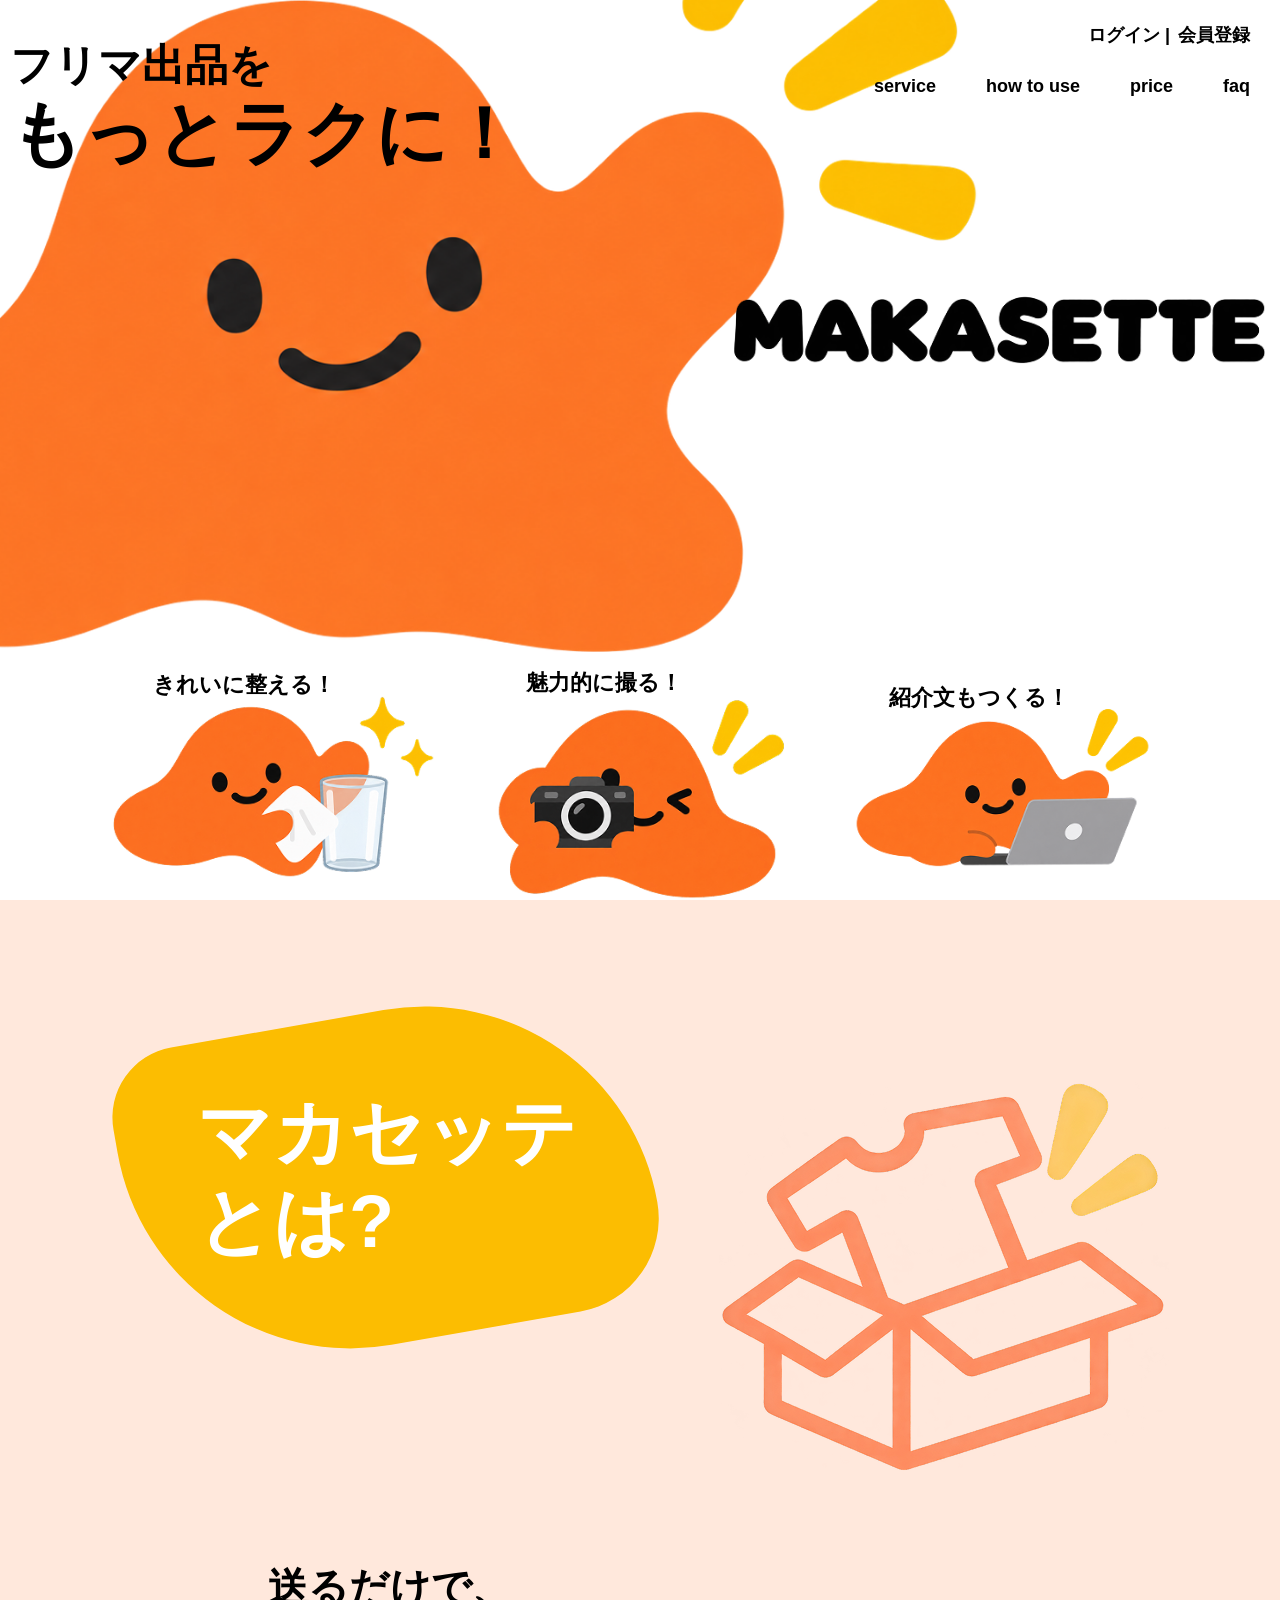
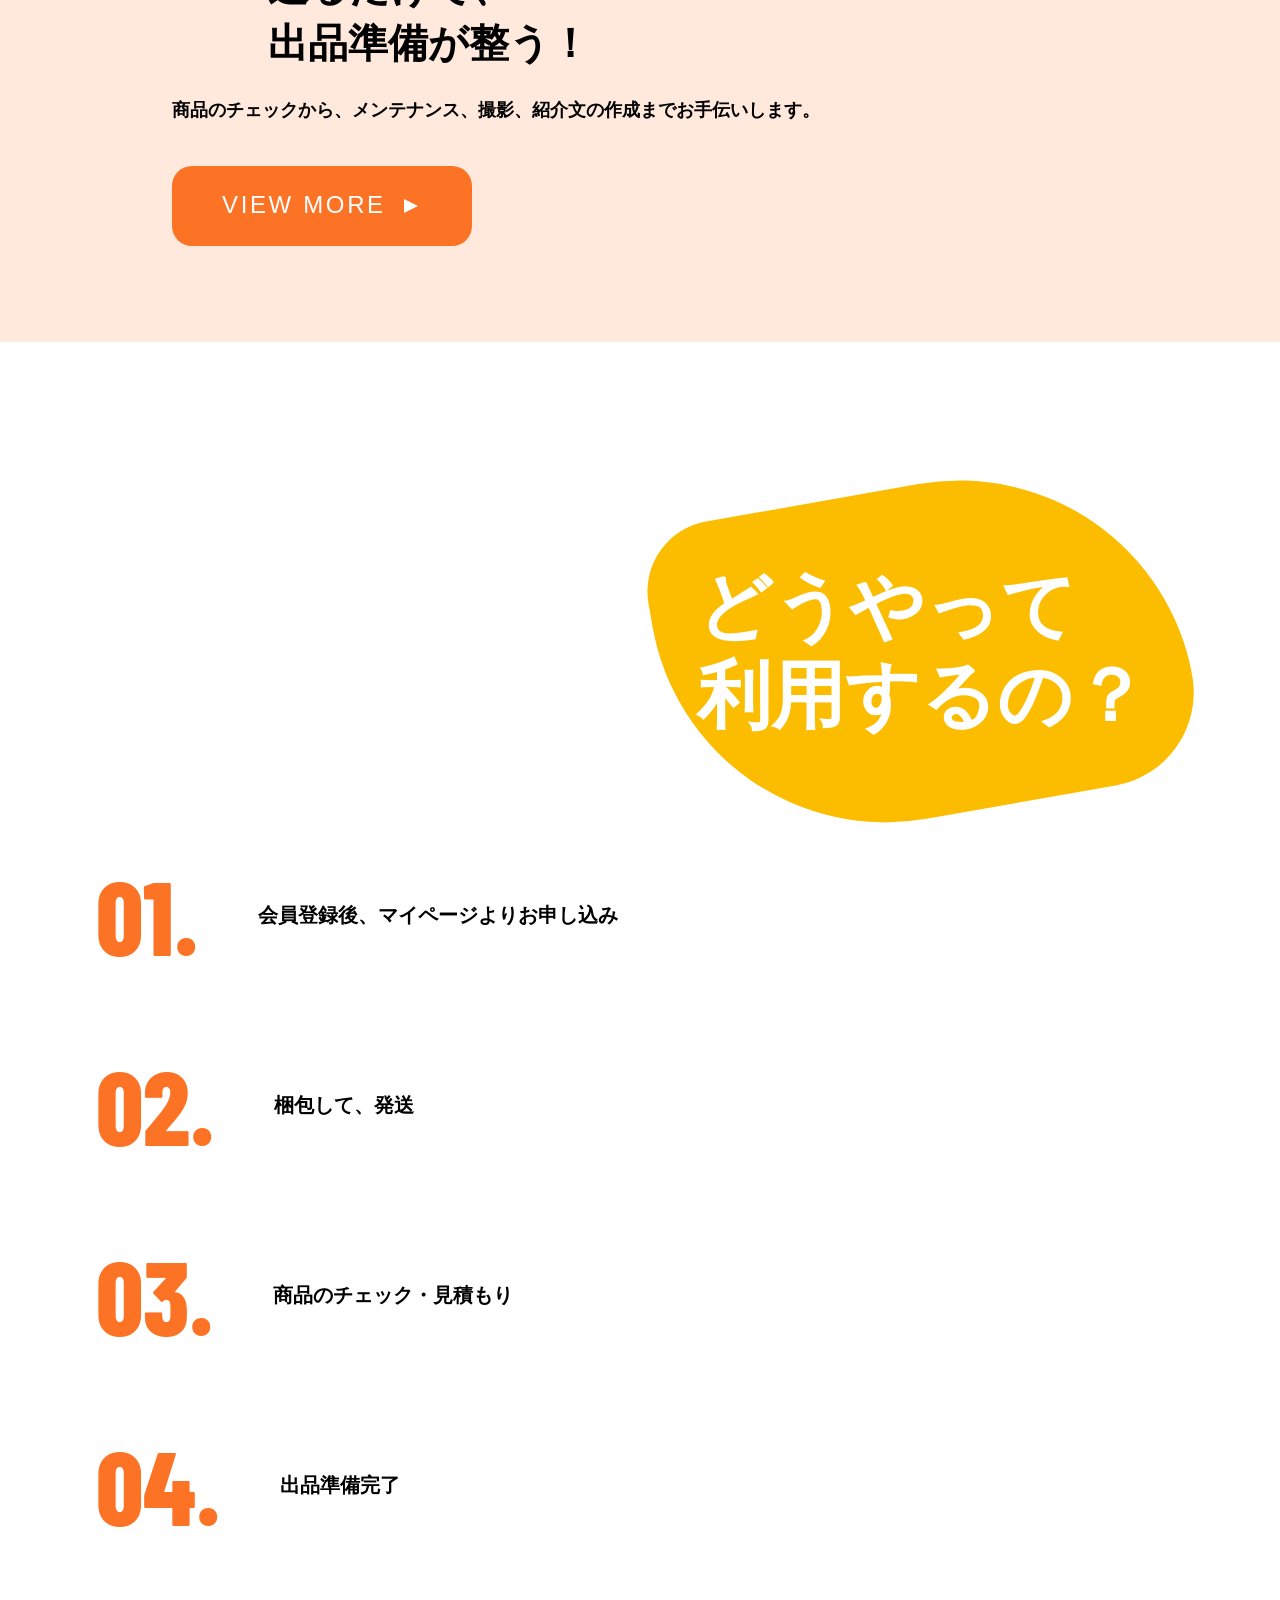
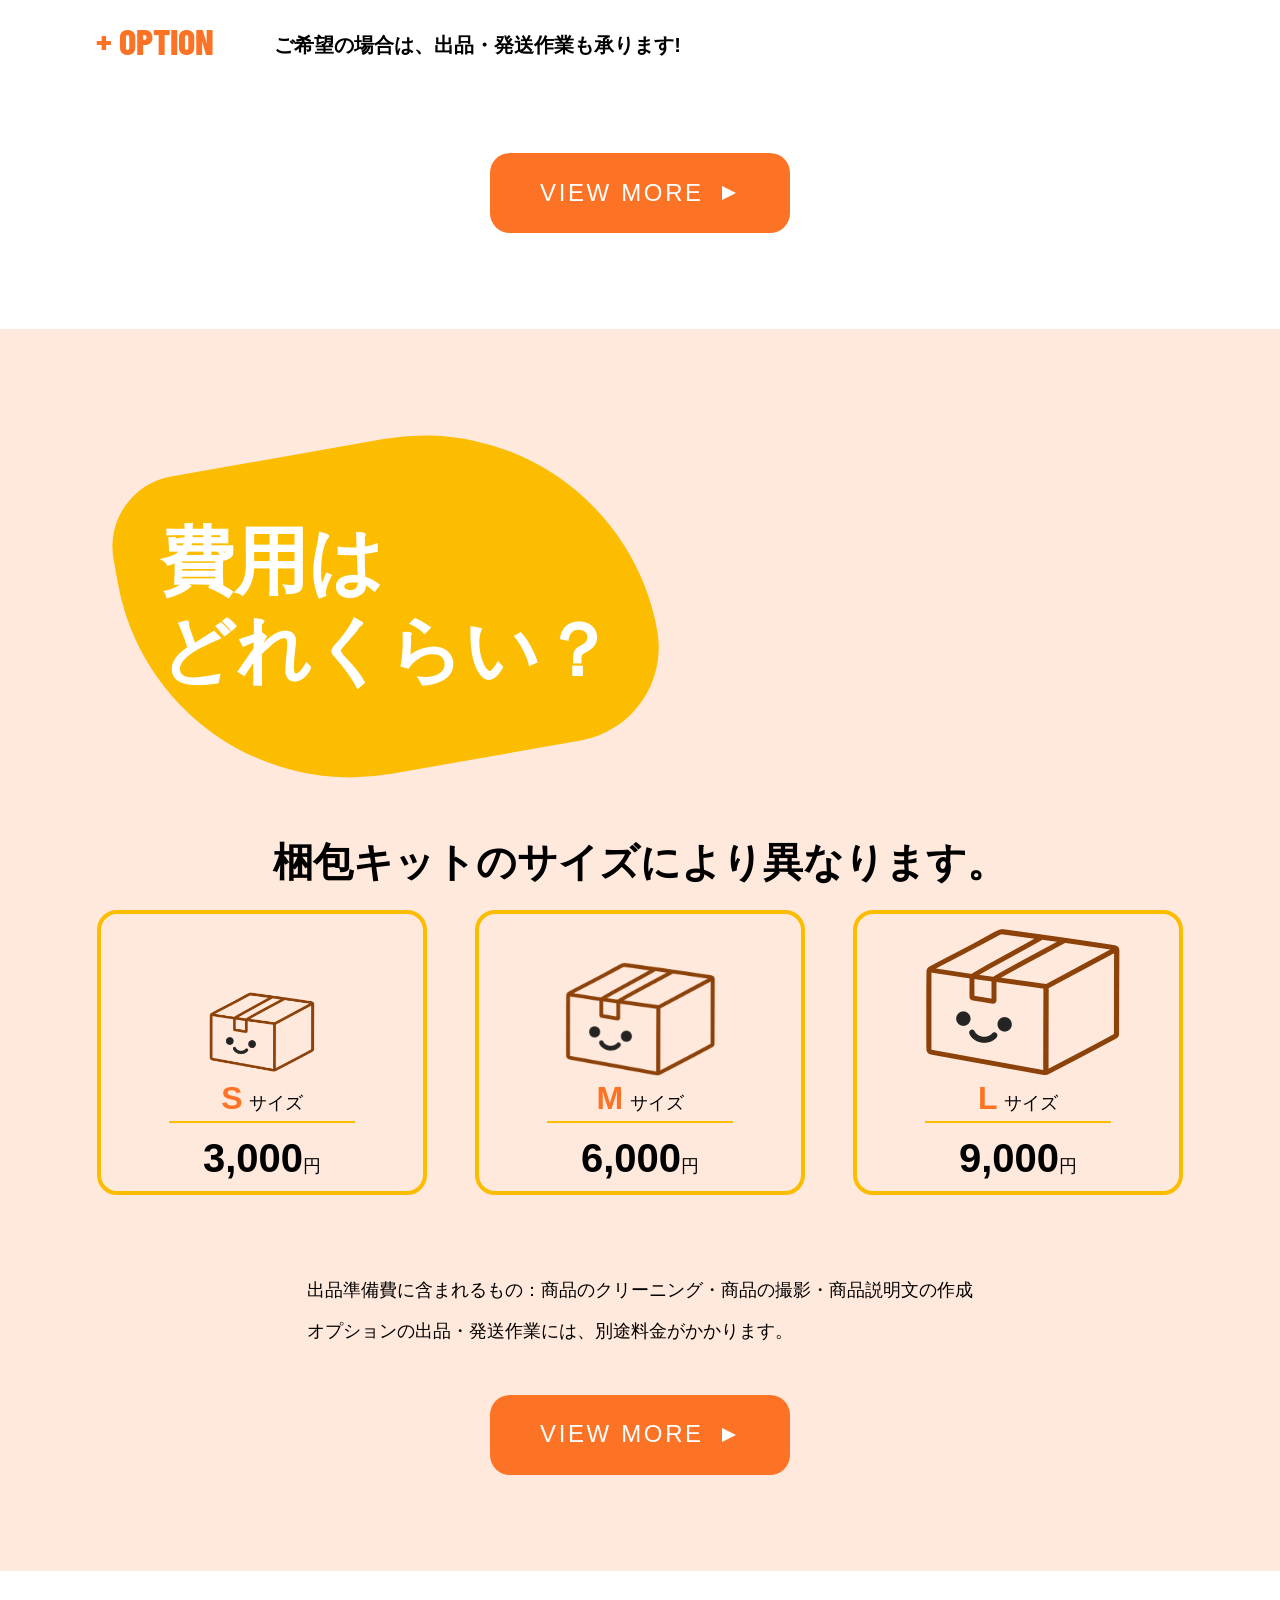
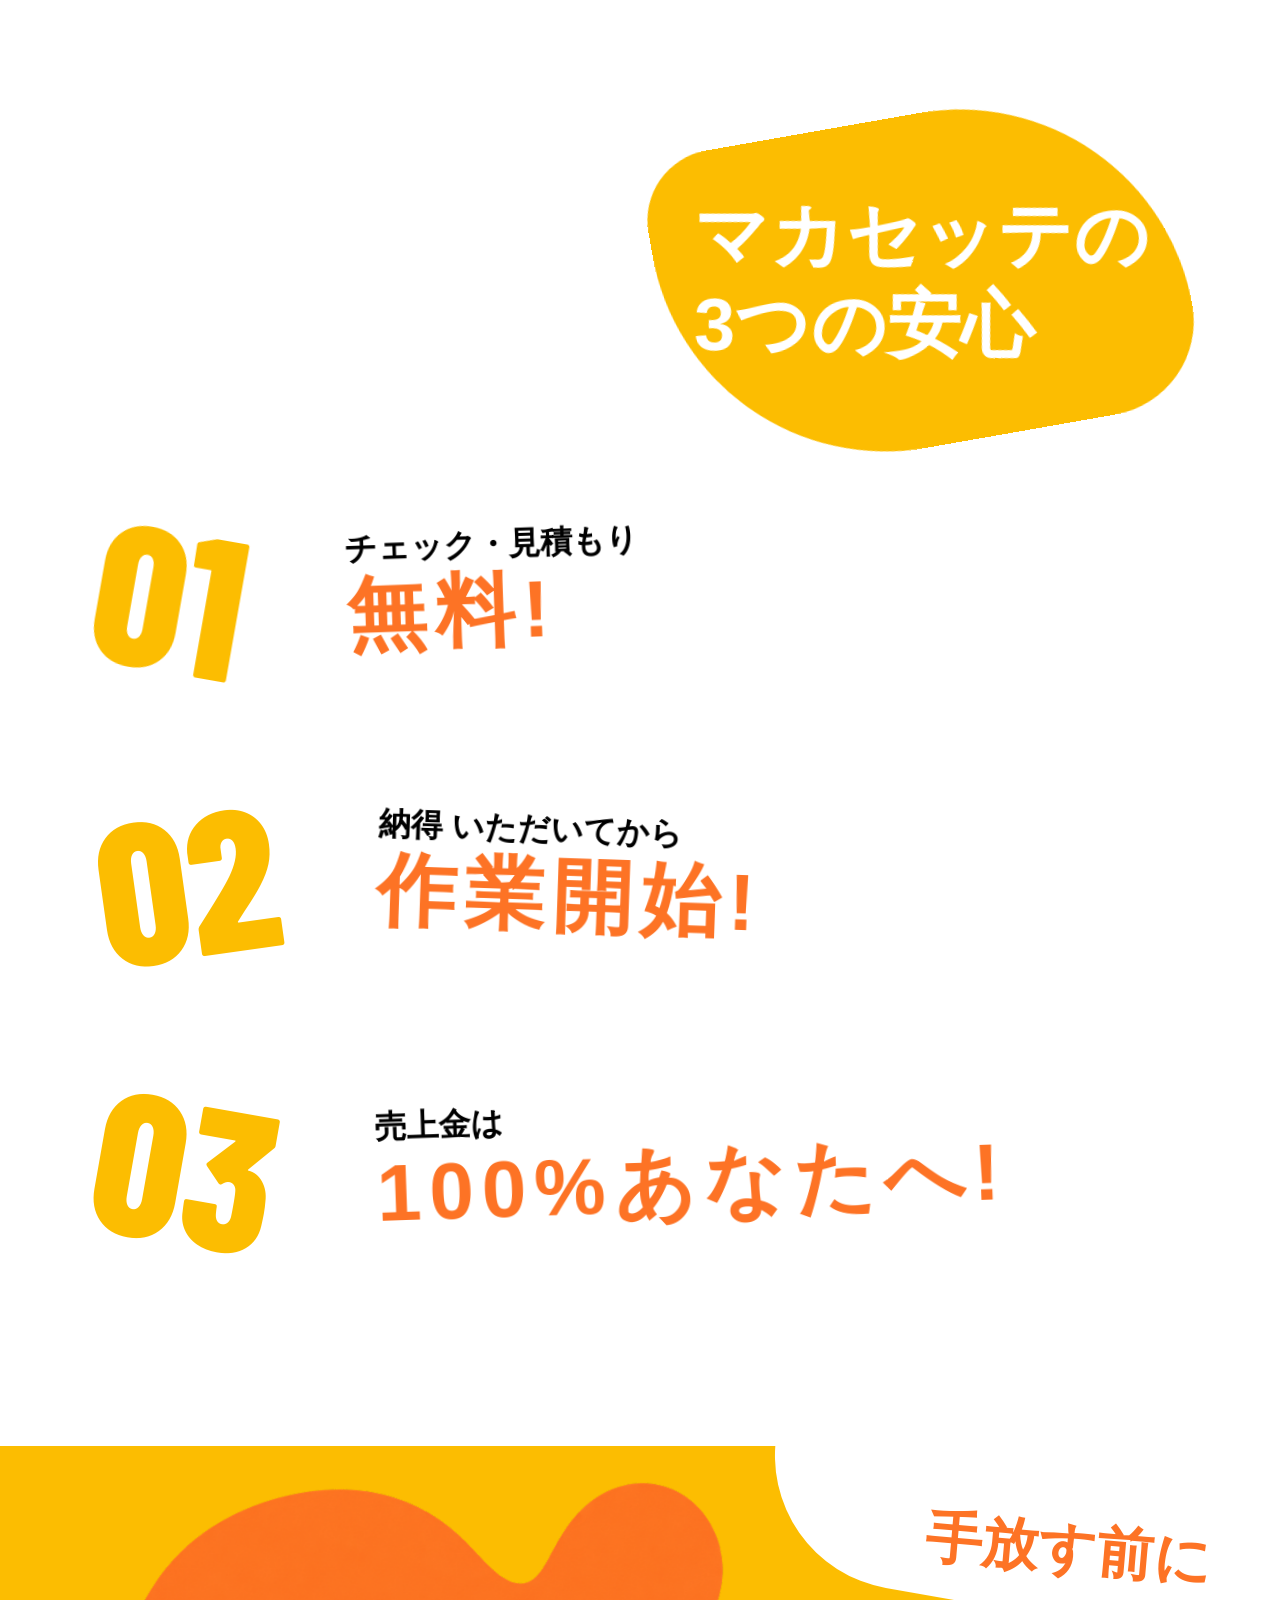
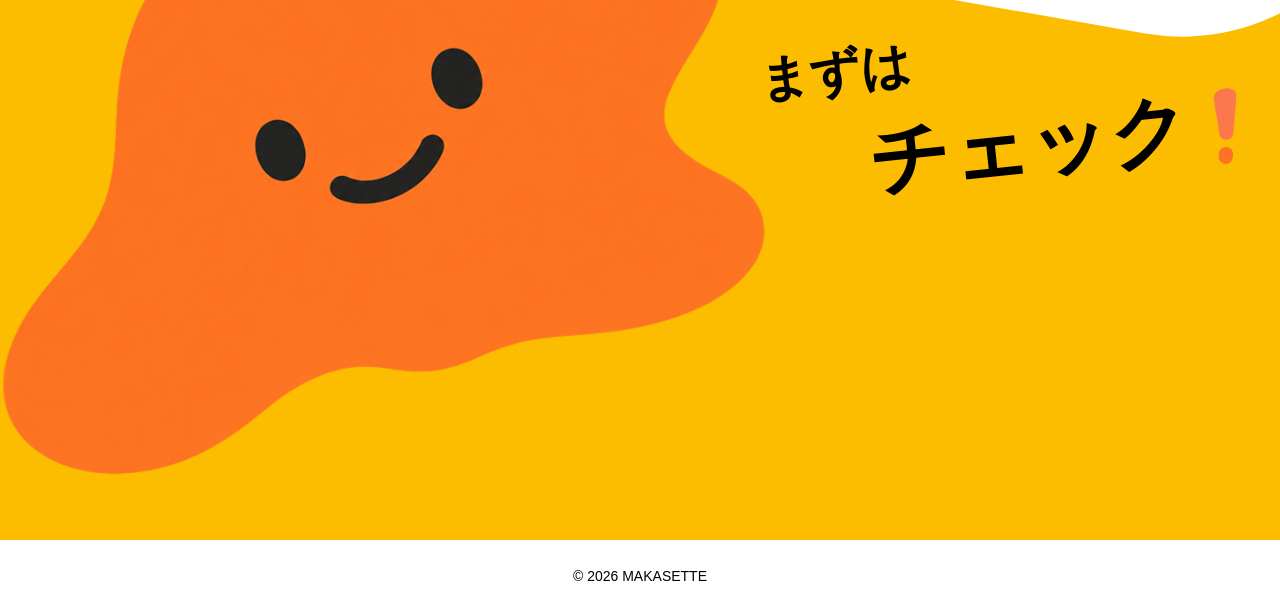
==== commit e3ed2111: "細々とした修正" ====
--- a/index.html
+++ b/index.html
@@ -147,11 +147,13 @@
           送るだけで、<span class="u-br">出品準備が整う！</span>
         </p>
       </div>
-      <p class="p-top-about_text js-show js-delay c-fade c-fade--up">
+      <p
+        class="p-top-about_text l-container js-show js-delay c-fade c-fade--up"
+      >
         商品のチェックから、メンテナンス、撮影、紹介文の作成までお手伝いします。
       </p>
       <div class="p-top-about_button js-show js-delay c-fade c-fade--up">
-        <a href="#" class="c-button">view more</a>
+        <a href="./service.html" class="c-button">view more</a>
       </div>
     </section>
     <section class="p-top-howtouse l-container">
@@ -190,7 +192,7 @@
         </li>
       </ul>
       <div class="p-top-howtouse_button js-show c-fade c-fade--up">
-        <a href="#" class="c-button">view more</a>
+        <a href="./how-to-use.html" class="c-button">view more</a>
       </div>
     </section>
     <section class="p-top-price l-container">
@@ -254,7 +256,7 @@
         </p>
       </div>
       <div class="p-top-price_button js-show c-fade c-fade--up">
-        <a href="#" class="c-button">view more</a>
+        <a href="./price.html" class="c-button">view more</a>
       </div>
     </section>
 
@@ -335,11 +337,14 @@
           <p class="c-cta_text04 js-cta-description c-fade c-fade--up">
             出品できるか、無料でチェックしてみよう！
           </p>
-          <a href="#" class="c-cta_link js-cta-button c-pop"
-            >無料会員登録はこちら！</a
-          >
+          <div class="c-cta_link-wrapper js-cta-button c-pop">
+            <a href="#" class="c-cta_link"> 無料会員登録はこちら！ </a>
+          </div>
         </div>
       </div>
     </div>
+    <footer class="l-footer">
+      <small class="l-footer_copyright"> &copy; 2026 MAKASETTE </small>
+    </footer>
   </body>
 </html>
--- a/style/css/style.css
+++ b/style/css/style.css
@@ -206,21 +206,12 @@
 layout > header
 ------------------------------
 */
-/*
-  @media (any-hover: hover) {
-    &:hover {
-
-    }
-  }
-  @include g.mq() {
-  }
-*/
 .l-header {
   display: flex;
   justify-content: space-between;
   align-items: center;
   padding-top: 10px;
-  padding-inline: 30px;
+  padding-inline: 10px;
   font-weight: 600;
   width: 100%;
   background-color: #ffffff;
@@ -229,7 +220,17 @@
 }
 .l-header--top {
   background-color: transparent;
-  margin-top: 20px;
+  margin-top: 0;
+}
+@media screen and (min-width: 768px) {
+  .l-header--top {
+    margin-top: 20px;
+  }
+}
+@media screen and (min-width: 768px) {
+  .l-header {
+    padding-inline: 30px;
+  }
 }
 @media screen and (min-width: 960px) {
   .l-header {
@@ -255,22 +256,10 @@
   position: fixed;
   opacity: 0;
   visibility: hidden;
-  transition: opacity 0.3s;
-}
-@media screen and (min-width: 960px) {
-  .l-header_nav {
-    position: static;
-    opacity: 1;
-    visibility: visible;
-    margin-left: auto;
-  }
-}
-.is-open .l-header_nav {
-  opacity: 1;
-  visibility: visible;
+  transition: opacity 0.8s, visibility 0s linear 0.3s;
   height: 100vh;
   width: 100vw;
-  padding: 100px;
+  padding: 125px 100px 100px 100px;
   top: 0;
   left: 0;
   z-index: -1;
@@ -280,6 +269,25 @@
   background-color: #fcbd01;
   color: #ffffff;
 }
+@media screen and (min-width: 960px) {
+  .l-header_nav {
+    position: static;
+    opacity: 1;
+    visibility: visible;
+    margin-left: auto;
+    width: auto;
+    height: auto;
+    padding: 0;
+    display: block;
+    background-color: transparent;
+    color: #000000;
+  }
+}
+.is-open .l-header_nav {
+  opacity: 1;
+  visibility: visible;
+  transition: opacity 0.3s ease, visibility 0s linear 0s;
+}
 
 .l-header_account-list {
   display: flex;
@@ -301,6 +309,15 @@
   }
 }
 
+.l-header_account-link {
+  transition: color 0.3s ease;
+}
+@media (any-hover: hover) {
+  .l-header_account-link:hover {
+    color: #fd7325;
+  }
+}
+
 .l-header_menu-list {
   display: flex;
   flex-direction: column;
@@ -312,6 +329,33 @@
     flex-direction: row;
     gap: 50px;
     padding-bottom: 0;
+  }
+}
+
+.l-header_menu-link {
+  position: relative;
+}
+.l-header_menu-link::after {
+  content: "";
+  position: absolute;
+  left: 0;
+  bottom: -4px;
+  width: 100%;
+  height: 2px;
+  background-color: #fcbd01;
+  transform: scaleX(0);
+  transform-origin: left;
+  transition: transform 0.3s ease;
+}
+.l-header_menu-link[aria-current=page] {
+  color: #fd7325;
+}
+@media (any-hover: hover) {
+  .l-header_menu-link:hover {
+    color: #fd7325;
+  }
+  .l-header_menu-link:hover::after {
+    transform: scaleX(1);
   }
 }
 
@@ -362,6 +406,7 @@
 
 .l-header.is-scrolled {
   background-color: #ffffff;
+  margin-top: 0;
 }
 .l-header.is-scrolled .l-header_logo-hidden {
   display: block;
@@ -371,15 +416,18 @@
 layout > footer
 ------------------------------
 */
-/*
-  @media (any-hover: hover) {
-    &:hover {
-
-    }
-  }
-  @include g.mq() {ßß
-  }
-*/
+.l-footer {
+  width: 100%;
+  margin-inline: auto;
+  padding-top: 20px;
+  padding-bottom: 20px;
+  text-align: center;
+}
+
+.l-footer_copyright {
+  font-size: 14px;
+}
+
 /*!
 layout > container
 ------------------------------
@@ -422,6 +470,8 @@
   display: flex;
   gap: 18px;
   align-items: center;
+  opacity: 1;
+  transition: opacity 0.3s ease;
 }
 .c-button::after {
   content: "";
@@ -431,6 +481,15 @@
   border-top: 7px solid transparent;
   border-bottom: 7px solid transparent;
   border-left: 14px solid #ffffff;
+  transition: transform 0.3s ease;
+}
+@media (any-hover: hover) {
+  .c-button:hover {
+    opacity: 0.7;
+  }
+  .c-button:hover::after {
+    transform: translateX(5px);
+  }
 }
 
 /*!
@@ -454,7 +513,7 @@
 }
 
 .c-cta_text01_wrapper {
-  width: 112%;
+  width: 120%;
   margin-left: auto;
   border-radius: 0px 0px 260px 160px;
   background-color: #ffffff;
@@ -526,6 +585,18 @@
 @media screen and (min-width: 768px) {
   .c-cta_text04 {
     margin-bottom: 24vh;
+  }
+}
+
+.c-cta_link-wrapper {
+  margin-right: 2.43vw;
+}
+@media screen and (min-width: 768px) {
+  .c-cta_link-wrapper {
+    position: absolute;
+    bottom: 0;
+    right: 0;
+    margin-bottom: 5.57vh;
   }
 }
 
@@ -545,15 +616,23 @@
   text-align: center;
   box-shadow: 5px 6px 0 0 #fd7325;
   margin-bottom: 3vh;
-  margin-right: 2.43vw;
+  transition: transform 0.3s ease, box-shadow 0.3s ease;
 }
 @media screen and (min-width: 768px) {
   .c-cta_link {
-    position: absolute;
-    bottom: 0;
-    right: 0;
     box-shadow: 10px 12px 0 0 #fd7325;
-    margin-bottom: 5.57vh;
+  }
+}
+@media (any-hover: hover) {
+  .c-cta_link:hover {
+    transform: translate(3px, 3px);
+    box-shadow: 2px 3px 0 0 #fd7325;
+  }
+}
+@media screen and (any-hover: hover) and (min-width: 768px) {
+  .c-cta_link:hover {
+    transform: translate(5px, 6px);
+    box-shadow: 5px 6px 0 0 #fd7325;
   }
 }
 
@@ -604,7 +683,7 @@
 */
 .c-page-section-title {
   font-family: "Hiragino Kaku Gothic StdN", "Hiragino Sans", "Yu Gothic", "Meiryo", sans-serif;
-  font-size: 32px;
+  font-size: 30px;
   line-height: 1;
   color: #fd7325;
   display: flex;
@@ -618,7 +697,7 @@
 .c-page-section-title::after {
   content: "";
   display: block;
-  width: 40px;
+  width: 35px;
   aspect-ratio: 72/102;
   background-image: url(../../image/page-section-title-deco.png);
   background-size: cover;
@@ -868,7 +947,7 @@
 }
 
 .c-pop-in.is-show {
-  animation: pop-in-animation 0.5s ease-out;
+  animation: pop-in-animation 0.3s ease-out;
   animation-fill-mode: both;
   animation-delay: var(--delay, 0s);
 }
@@ -1316,7 +1395,7 @@
 }
 
 .p-top-price_button {
-  margin-top: 80px;
+  margin-top: 48px;
 }
 
 .p-top-reassurance {
@@ -1416,12 +1495,12 @@
   display: grid;
   width: 100%;
   grid-template-columns: 1fr;
-  margin-top: 40px;
 }
 @media screen and (min-width: 768px) {
   .p-service-about_container {
     grid-template-columns: 23.2% 25% 45.2%;
     column-gap: 3%;
+    margin-top: 40px;
   }
 }
 
@@ -1512,7 +1591,7 @@
 }
 
 .p-service-about_problem01.is-show .p-service-about_problem01-text {
-  animation: fadeIn-animation 0.6s ease-out;
+  animation: fadeIn-animation 0.3s ease-out;
   animation-fill-mode: both;
   animation-delay: 0.3s;
 }
@@ -1522,14 +1601,13 @@
 }
 
 .p-service-about_problem02.is-show .p-service-about_problem02-text {
-  animation: fadeIn-animation 0.6s ease-out;
+  animation: fadeIn-animation 0.3s ease-out;
   animation-fill-mode: both;
-  animation-delay: 0.9s;
+  animation-delay: 0.3s;
 }
 .p-service-about_problem02.is-show::after {
   animation: problem-bounce-animation 0.3s ease-out;
   animation-fill-mode: both;
-  animation-delay: 0.6s;
 }
 
 @keyframes problem-bounce-animation {
@@ -1599,6 +1677,13 @@
 
 .p-service-work_catch {
   margin-top: 20px;
+  font-size: 20px;
+  font-weight: 600;
+}
+@media screen and (min-width: 768px) {
+  .p-service-work_catch {
+    font-size: 32px;
+  }
 }
 
 .p-service-work_list {
@@ -1618,7 +1703,8 @@
 
 .p-service-work_item {
   max-width: 500px;
-  min-width: 360px;
+  width: 48%;
+  min-width: 340px;
   width: 48%;
   border: 8px solid #fcbd01;
   border-radius: 30px;
@@ -1702,17 +1788,25 @@
   left: 4.18%;
   bottom: -53px;
 }
-.p-service-reccomend_item:nth-of-type(5)::before {
+.p-service-reccomend_item:nth-of-type(3)::before, .p-service-reccomend_item:nth-of-type(5)::before {
   right: 10.45%;
   left: auto;
 }
-.p-service-reccomend_item:nth-of-type(5)::after {
+.p-service-reccomend_item:nth-of-type(3)::after, .p-service-reccomend_item:nth-of-type(5)::after {
   right: 4.18%;
   left: auto;
 }
 @media screen and (min-width: 768px) {
   .p-service-reccomend_item {
     margin-bottom: 53px;
+  }
+  .p-service-reccomend_item:nth-of-type(3)::before {
+    left: 10.45%;
+    bottom: -27px;
+  }
+  .p-service-reccomend_item:nth-of-type(3)::after {
+    left: 4.18%;
+    bottom: -53px;
   }
   .p-service-reccomend_item:nth-of-type(1) {
     grid-column: 2;
@@ -1764,10 +1858,17 @@
 
 .p-service-items_catch {
   margin-top: 20px;
+  font-size: 20px;
+  font-weight: 600;
+}
+@media screen and (min-width: 768px) {
+  .p-service-items_catch {
+    font-size: 32px;
+  }
 }
 
 .p-service-items_list {
-  margin-top: 80px;
+  margin-top: 40px;
   margin-inline: auto;
   display: grid;
   grid-template-columns: repeat(2, 1fr);
@@ -1775,6 +1876,7 @@
 }
 @media screen and (min-width: 768px) {
   .p-service-items_list {
+    margin-top: 84px;
     grid-template-columns: repeat(5, 1fr);
   }
 }
@@ -1813,10 +1915,16 @@
   width: auto;
   height: auto;
 }
+.p-service-items_image--small img {
+  max-width: 85%;
+  max-height: 85%;
+}
 
 .p-service-items_text {
   text-align: center;
   align-self: flex-end;
+  padding: 4px;
+  font-weight: 800;
 }
 
 /*!
@@ -1836,12 +1944,17 @@
 
 .p-howtouse-step_catch {
   margin-top: 20px;
-  font-size: 32px;
+  font-size: 20px;
   font-weight: 600;
 }
+@media screen and (min-width: 768px) {
+  .p-howtouse-step_catch {
+    font-size: 32px;
+  }
+}
 
 .p-howtouse-step_list {
-  margin-top: 80px;
+  margin-top: 40px;
   display: flex;
   flex-direction: column;
   align-items: center;
@@ -1850,6 +1963,7 @@
 @media screen and (min-width: 768px) {
   .p-howtouse-step_list {
     gap: 72px;
+    margin-top: 84px;
   }
 }
 
@@ -1917,11 +2031,17 @@
 
 .p-howtouse-option_catch {
   margin-top: 20px;
-  font-size: 32px;
+  font-size: 20px;
   font-weight: 600;
 }
+@media screen and (min-width: 768px) {
+  .p-howtouse-option_catch {
+    font-size: 32px;
+  }
+}
 
 .p-howtouse-option_list {
+  margin-top: 40px;
   margin-inline: auto;
   max-width: 1048px;
   display: grid;
@@ -1940,6 +2060,7 @@
 @media screen and (min-width: 768px) {
   .p-howtouse-option_list {
     gap: 48px;
+    margin-top: 84px;
   }
 }
 
@@ -1998,19 +2119,21 @@
 
 .p-price-structure_item {
   margin-inline: auto;
-  margin-top: 140px;
+  margin-top: 110px;
   width: 70%;
   padding: 50px 43px;
   border-radius: 20px;
   border: 4px solid #fcbd01;
   position: relative;
+  isolation: isolate;
+  z-index: -1;
 }
 .p-price-structure_item:not(:nth-of-type(3))::after {
   content: "";
   display: inline-block;
   width: 40px;
   height: 60px;
-  background-image: url(../../../../image/p-price-icon-arrow.png);
+  background-image: url(../../image/p-price-icon-arrow.png);
   background-size: cover;
   background-position: center;
   background-repeat: no-repeat;
@@ -2024,13 +2147,14 @@
     width: auto;
     margin-right: 50px;
     margin-left: 65px;
+    margin-top: 140px;
   }
   .p-price-structure_item:not(:nth-of-type(3))::after {
     content: "";
     display: inline-block;
     width: 40px;
     height: 60px;
-    background-image: url(../../../../image/p-price-icon-arrow.png);
+    background-image: url(../../image/p-price-icon-arrow.png);
     background-size: cover;
     background-position: center;
     background-repeat: no-repeat;
@@ -2043,20 +2167,29 @@
 }
 
 .p-price-structure_badge {
-  width: 136px;
-  height: 130px;
+  width: 80px;
+  height: 80px;
   background-color: #ffffff;
   display: grid;
   place-items: center;
   border-radius: 50%;
   border: 4px solid #fcbd01;
   font-family: "Hiragino Kaku Gothic StdN", "Hiragino Sans", "Yu Gothic", "Meiryo", sans-serif;
-  font-size: 36px;
+  font-size: 24px;
   letter-spacing: 0.06em;
   color: #fcbd01;
   position: absolute;
-  top: -65px;
-  left: -65px;
+  top: -40px;
+  left: -40px;
+}
+@media screen and (min-width: 768px) {
+  .p-price-structure_badge {
+    font-size: 32px;
+    width: 110px;
+    height: 110px;
+    top: -60px;
+    left: -60px;
+  }
 }
 .p-price-structure_badge__free {
   border: 4px solid #fd7325;
@@ -2080,6 +2213,10 @@
     transform: rotate(-10deg);
   }
 }
+.p-price-structure_text {
+  font-weight: 600;
+}
+
 .p-price-structure_text_color {
   color: #fd7325;
 }
@@ -2097,8 +2234,13 @@
 
 .p-price-base_catch {
   margin-top: 20px;
-  font-size: 32px;
+  font-size: 20px;
   font-weight: 600;
+}
+@media screen and (min-width: 768px) {
+  .p-price-base_catch {
+    font-size: 32px;
+  }
 }
 
 .p-price-base_contents {
@@ -2107,9 +2249,15 @@
 
 .p-price-base_text {
   margin-top: 40px;
-  font-size: 24px;
+  font-size: 20px;
   font-weight: 600;
   margin-bottom: 25px;
+}
+@media screen and (min-width: 768px) {
+  .p-price-base_text {
+    font-size: 24px;
+    margin-top: 84px;
+  }
 }
 
 .p-price-table_title {
@@ -2248,8 +2396,13 @@
 
 .p-price-option_catch {
   margin-top: 20px;
-  font-size: 32px;
+  font-size: 20px;
   font-weight: 600;
+}
+@media screen and (min-width: 768px) {
+  .p-price-option_catch {
+    font-size: 32px;
+  }
 }
 
 .p-price-option_contents {
@@ -2264,6 +2417,11 @@
   margin-top: 40px;
   margin-bottom: 60px;
 }
+@media screen and (min-width: 768px) {
+  .p-price-option-table {
+    margin-top: 84px;
+  }
+}
 .p-price-option-table .p-price-table-tr .p-price-table-th,
 .p-price-option-table .p-price-table-tr .p-price-table-td {
   width: 50%;
@@ -2291,15 +2449,20 @@
 .p-price-point_contents {
   max-width: 800px;
   margin-inline: auto;
-  margin-top: 90px;
 }
 
 .p-price-point_list {
+  margin-top: 64px;
   display: flex;
   justify-content: center;
   column-gap: clamp(20px, -71.43px + 11.9vw, 100px);
   row-gap: 78px;
   flex-wrap: wrap;
+}
+@media screen and (min-width: 768px) {
+  .p-price-point_list {
+    margin-top: 108px;
+  }
 }
 
 .p-price-point_item {
@@ -2334,7 +2497,7 @@
 
 .p-price-point_item.is-show .p-price-point_number::after {
   animation: deco-animation 0.3s ease-out;
-  animation-delay: 0.8s;
+  animation-delay: 0.3s;
   animation-fill-mode: both;
 }
 
@@ -2376,6 +2539,11 @@
 .p-faq-contents {
   margin-inline: auto;
   margin-top: 40px;
+}
+@media screen and (min-width: 768px) {
+  .p-faq-contents {
+    margin-top: 84px;
+  }
 }
 
 .p-faq-item {
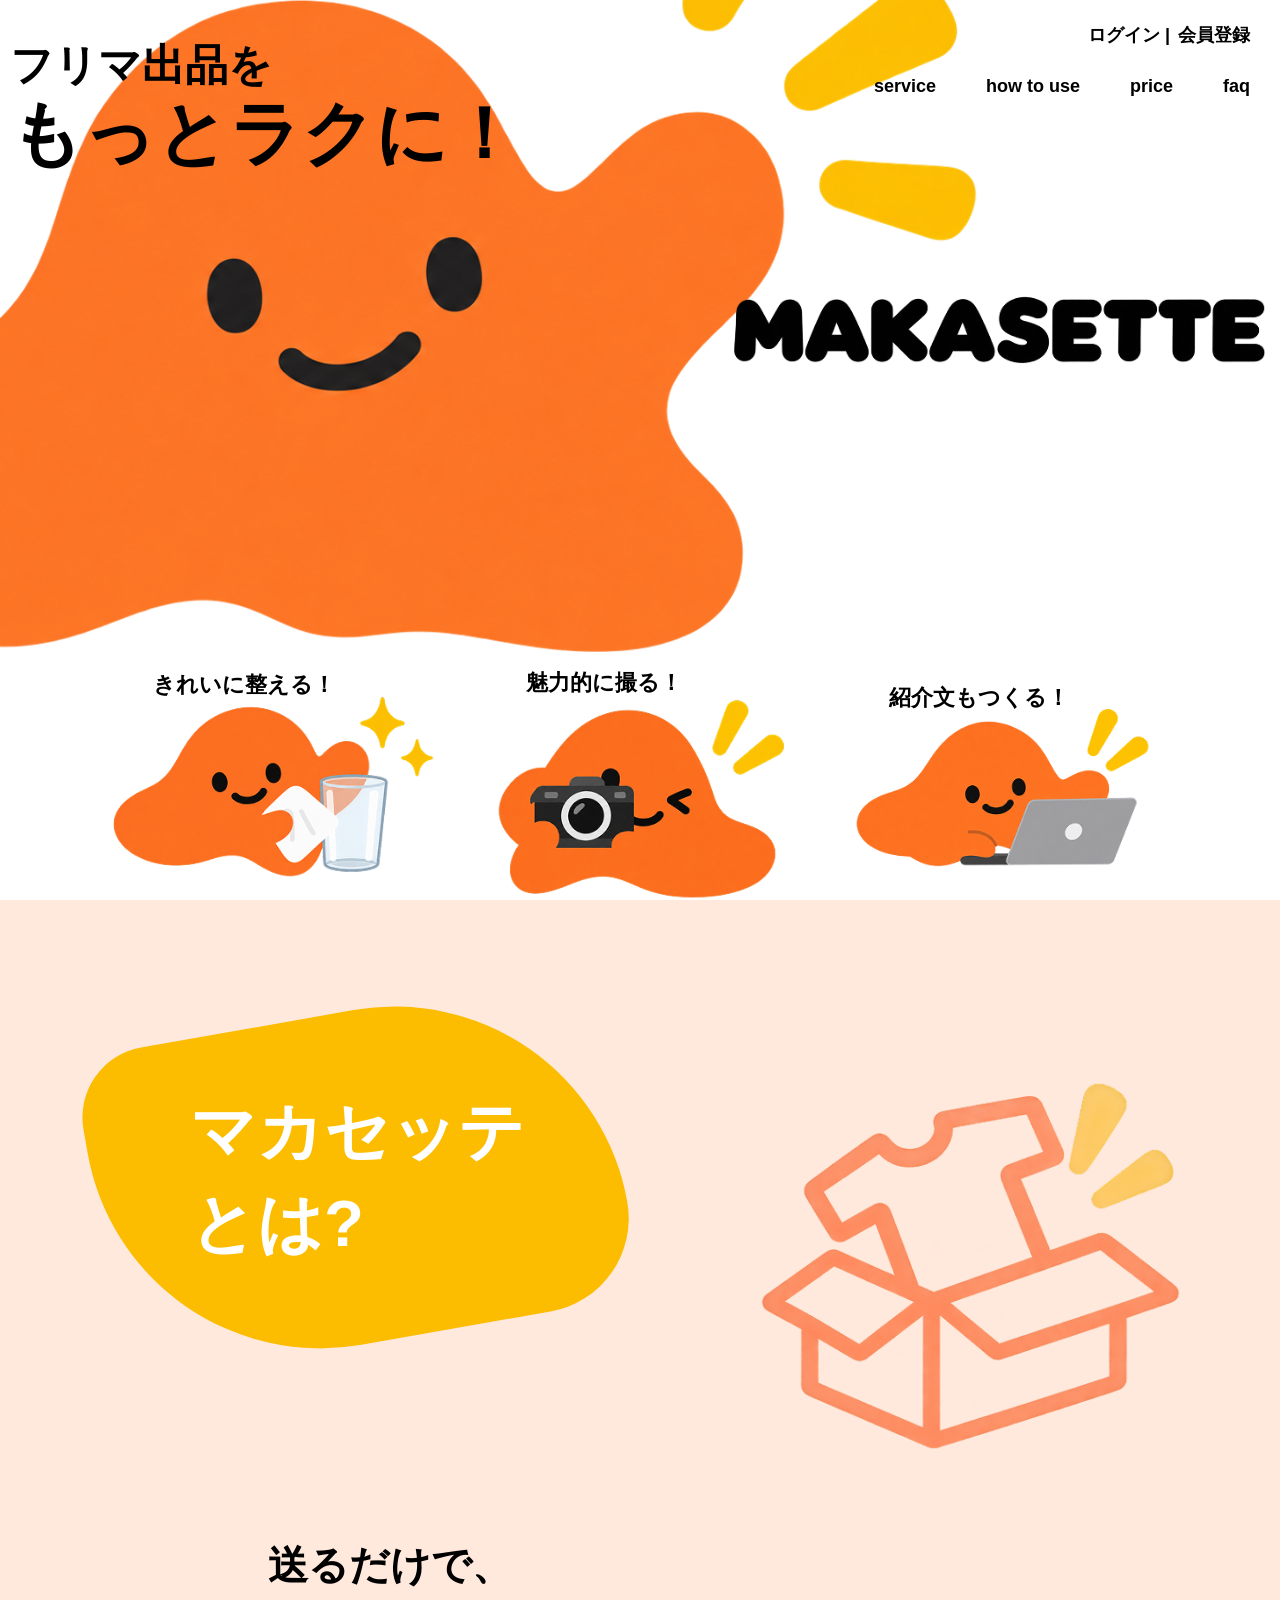
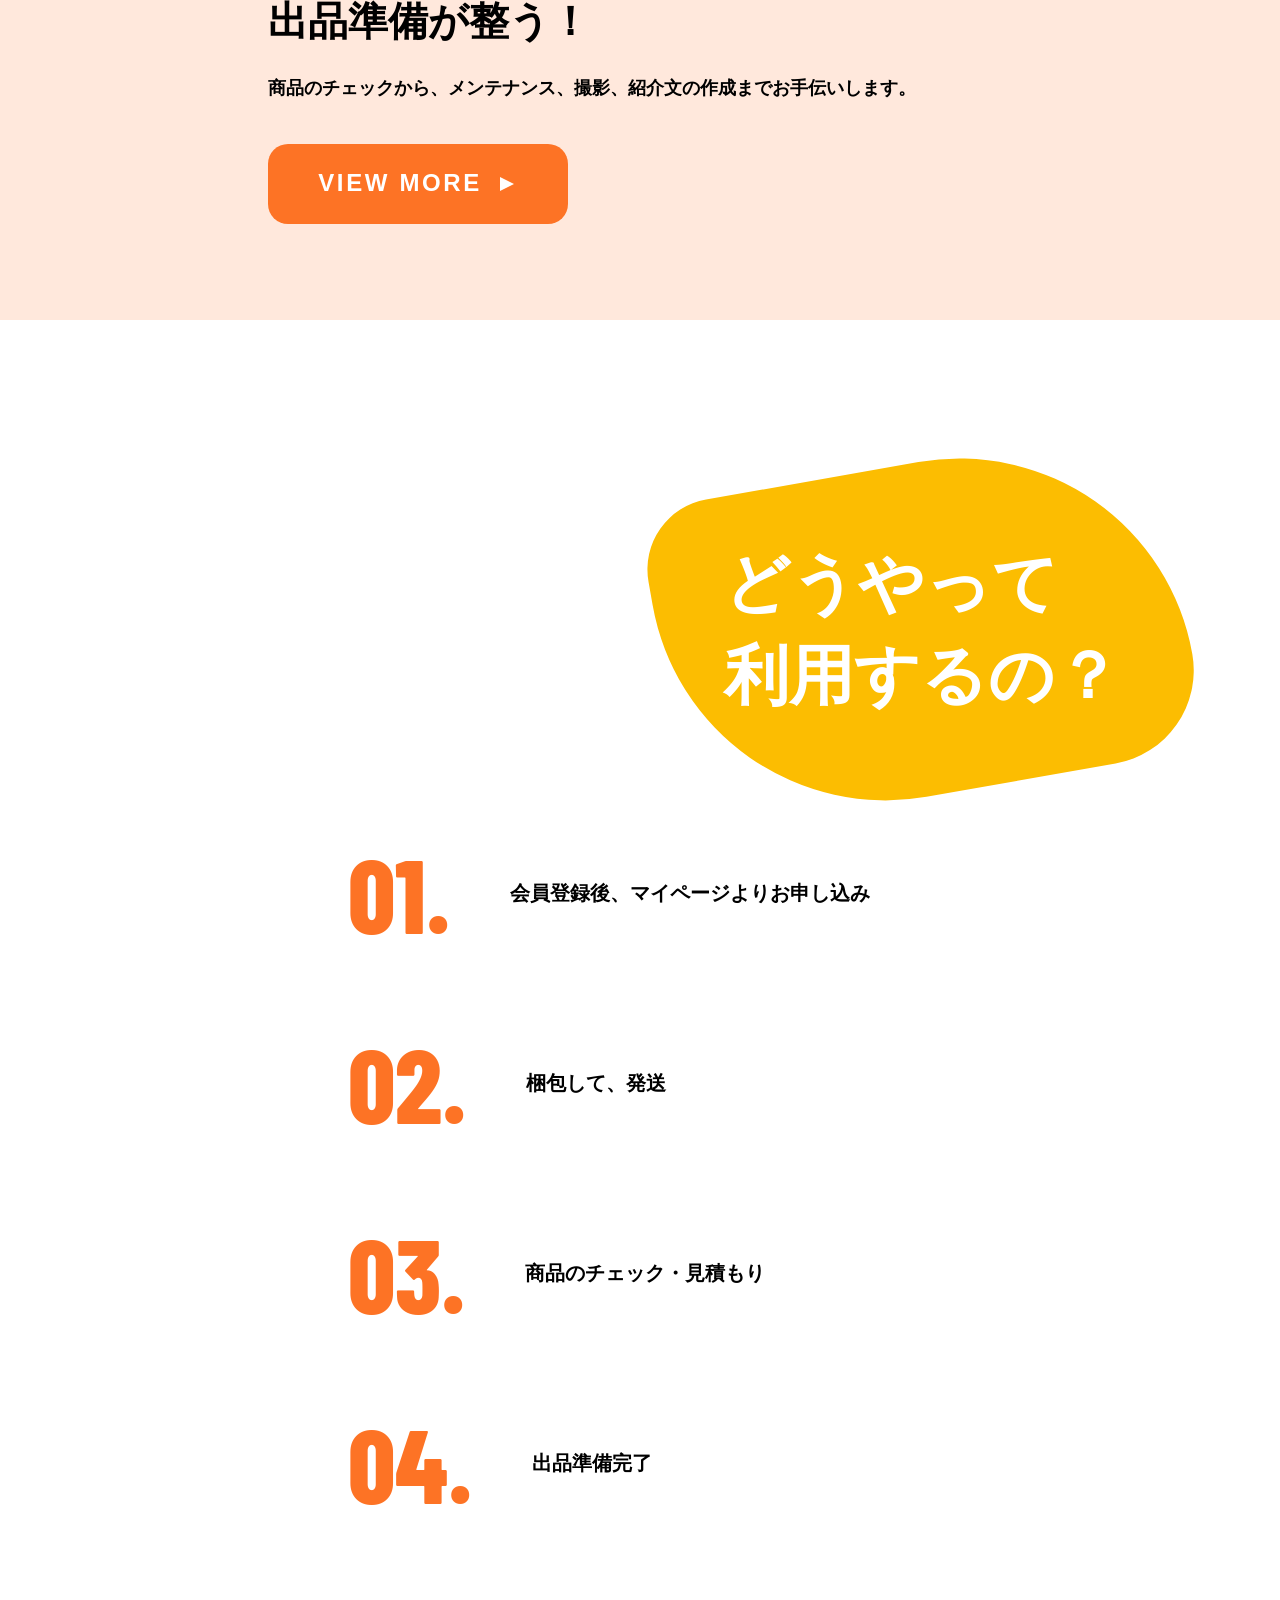
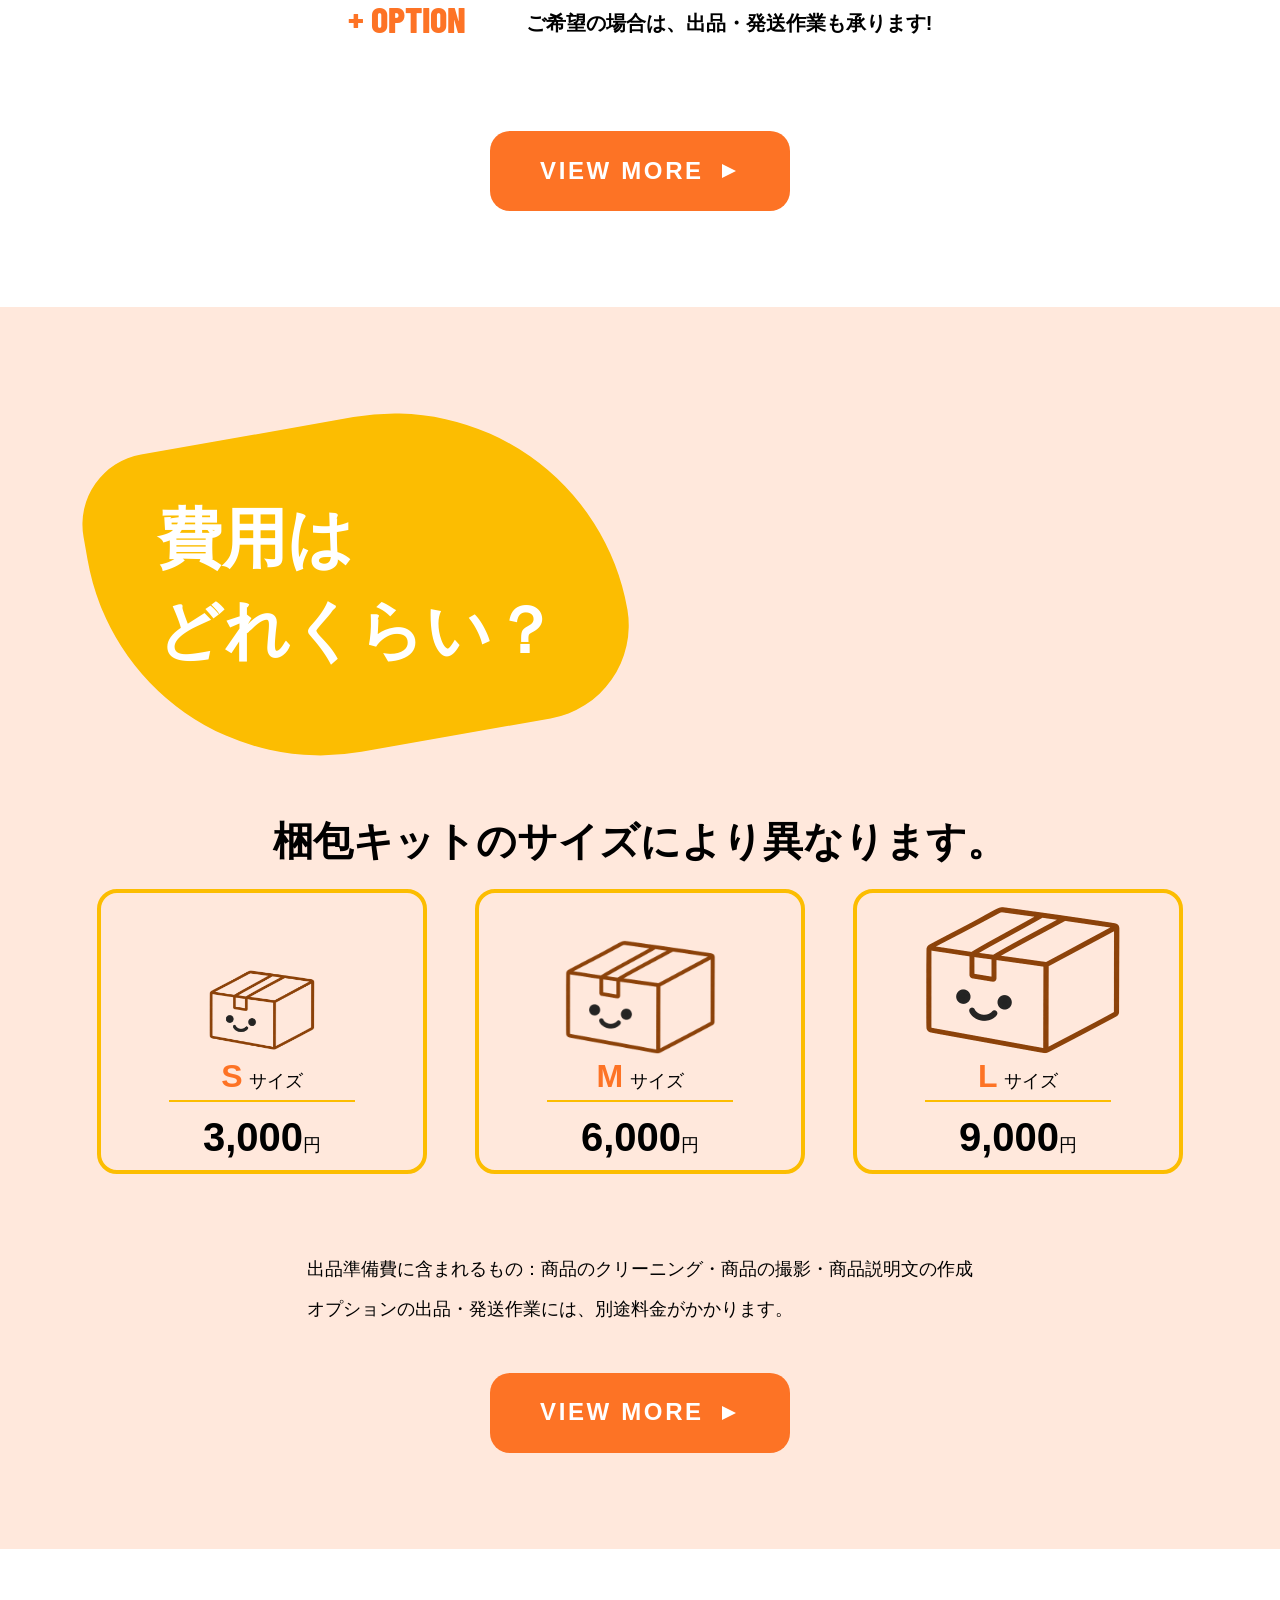
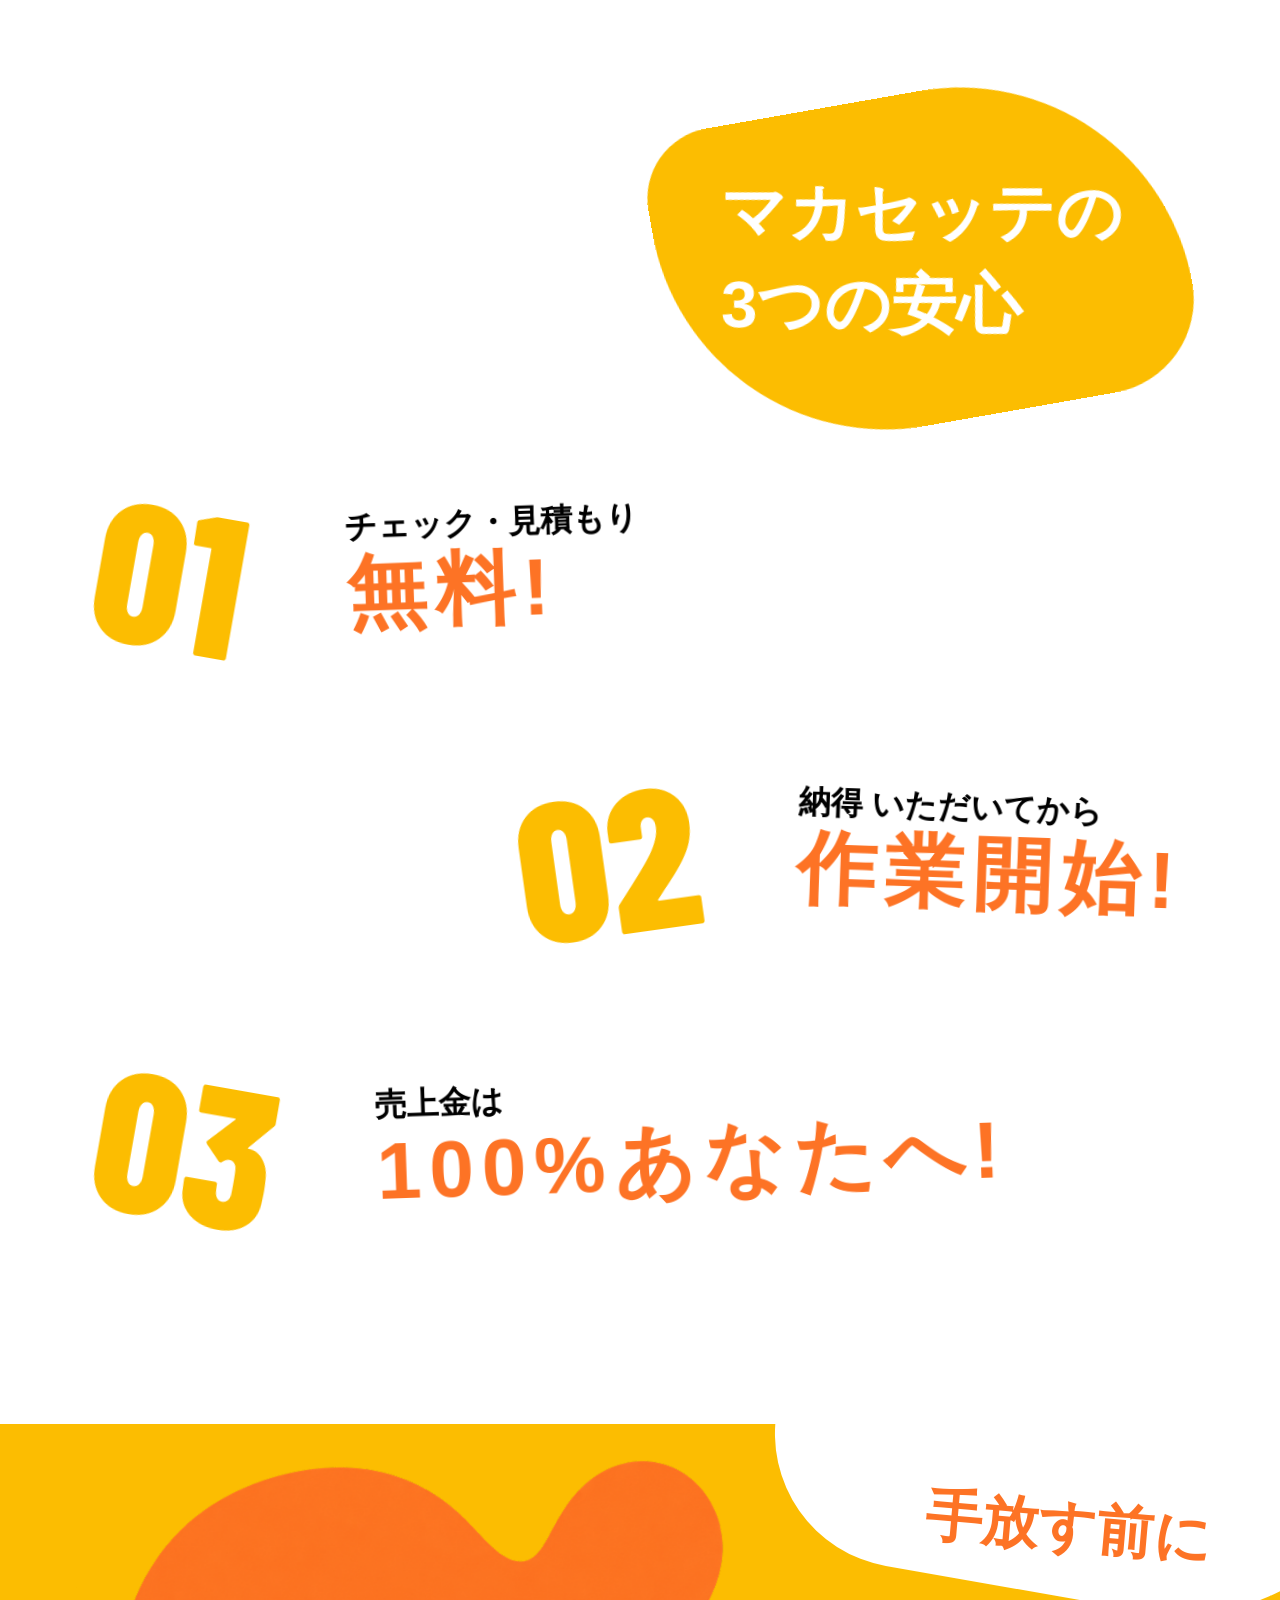
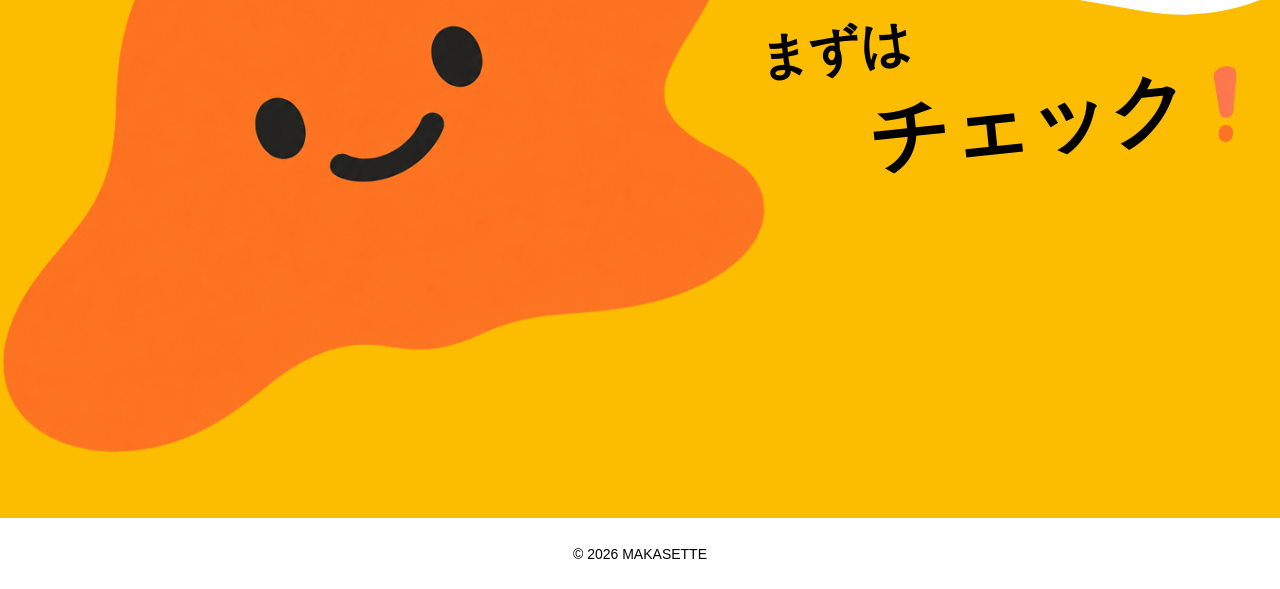
==== commit 711cabf0: "画面幅の修正、スマホ版メニューの修正" ====
--- a/index.html
+++ b/index.html
@@ -4,7 +4,11 @@
     <meta charset="UTF-8" />
     <meta name="viewport" content="width=device-width, initial-scale=1.0" />
     <meta name="robots" content="noindex, nofollow" />
-    <title>Makasette</title>
+    <meta
+      name="description"
+      content="架空のフリマ出品代行サービス「MAKASETTE」のWebサイトです。"
+    />
+    <title>MAKASETTE | フリマ出品代行サービス</title>
     <link rel="preconnect" href="https://fonts.googleapis.com" />
     <link rel="preconnect" href="https://fonts.gstatic.com" crossorigin />
     <link
@@ -31,7 +35,7 @@
           />
         </a>
       </h1>
-      <nav class="l-header_nav js-menu-nav">
+      <nav class="l-header_nav">
         <ul class="l-header_account-list">
           <li class="l-header_account-item">
             <a href="#" class="l-header_account-link">ログイン</a>
@@ -40,32 +44,34 @@
             <a href="#" class="l-header_account-link">会員登録</a>
           </li>
         </ul>
-        <ul class="l-header_menu-list">
-          <li class="l-header_menu-item">
-            <a href="./service.html" class="l-header_menu-link">service</a>
-          </li>
-          <li class="l-header_menu-item">
-            <a href="./how-to-use.html" class="l-header_menu-link"
-              >how to use</a
-            >
-          </li>
-          <li class="l-header_menu-item">
-            <a href="./price.html" class="l-header_menu-link">price</a>
-          </li>
-          <li class="l-header_menu-item">
-            <a href="./faq.html" class="l-header_menu-link">faq</a>
-          </li>
-        </ul>
+        <div class="l-header_menu js-menu-nav">
+          <ul class="l-header_menu-list">
+            <li class="l-header_menu-item">
+              <a href="./service.html" class="l-header_menu-link">service</a>
+            </li>
+            <li class="l-header_menu-item">
+              <a href="./how-to-use.html" class="l-header_menu-link"
+                >how to use</a
+              >
+            </li>
+            <li class="l-header_menu-item">
+              <a href="./price.html" class="l-header_menu-link">price</a>
+            </li>
+            <li class="l-header_menu-item">
+              <a href="./faq.html" class="l-header_menu-link">faq</a>
+            </li>
+          </ul>
+        </div>
+        <button
+          class="l-header_hamburger-button js-hamburger-button"
+          type="button"
+          aria-label="メニューを開く"
+        >
+          <span class="l-header_humburger-line"></span>
+          <span class="l-header_humburger-line"></span>
+          <span class="l-header_humburger-line"></span>
+        </button>
       </nav>
-      <button
-        class="l-header_hamburger-button js-hamburger-button"
-        type="button"
-        aria-label="メニューを開く"
-      >
-        <span class="l-header_humburger-line"></span>
-        <span class="l-header_humburger-line"></span>
-        <span class="l-header_humburger-line"></span>
-      </button>
     </header>
     <div class="js-hero p-hero">
       <div class="p-hero_header">
@@ -81,7 +87,7 @@
         </div>
       </div>
 
-      <div class="p-hero_content l-container">
+      <div class="p-hero_content l-container-fluid">
         <ul class="p-hero_content-list">
           <li class="p-hero_content-item">
             <p class="p-hero_content-text">きれいに整える！</p>
@@ -123,193 +129,210 @@
       </div>
     </div>
     <section class="p-top-about js-delay-group" data-delay-interval="0.15">
-      <div class="p-top-about_contents l-container">
-        <div class="p-top-about_image">
-          <img
-            src="./image/top-about.png"
-            width="450"
-            height="394"
-            alt=""
-            decoding="async"
-          />
-        </div>
-
-        <div class="js-show js-delay c-fade c-fade--up">
-          <div class="p-top-about_header">
-            <div class="c-top-section-title">
+      <div class="l-container-fluid">
+        <div class="p-top-inner">
+          <div class="p-top-about_contents">
+            <div class="p-top-about_image">
+              <img
+                src="./image/top-about.png"
+                width="450"
+                height="394"
+                alt=""
+                decoding="async"
+              />
+            </div>
+
+            <div class="p-top-about_header js-show js-delay c-fade c-fade--up">
+              <div class="c-top-section-title">
+                <h2 class="c-top-section-title_text">
+                  マカセッテ<span class="u-br">とは?</span>
+                </h2>
+              </div>
+            </div>
+            <p class="p-top-about_title js-show js-delay c-fade c-fade--up">
+              送るだけで、<span class="u-br">出品準備が整う！</span>
+            </p>
+            <p class="p-top-about_text js-show js-delay c-fade c-fade--up">
+              商品のチェックから、メンテナンス、撮影、紹介文の作成までお手伝いします。
+            </p>
+            <div class="p-top-about_button js-show js-delay c-fade c-fade--up">
+              <a href="./service.html" class="c-button">view more</a>
+            </div>
+          </div>
+        </div>
+      </div>
+    </section>
+    <section class="p-top-howtouse">
+      <div class="l-container-fluid">
+        <div class="p-top-inner">
+          <div class="js-show c-fade c-fade--up">
+            <div class="c-top-section-title c-top-section-title__right">
               <h2 class="c-top-section-title_text">
-                マカセッテ<span class="u-br">とは?</span>
+                どうやって<span class="u-br">利用するの？</span>
               </h2>
             </div>
           </div>
-        </div>
-        <p class="p-top-about_title js-show js-delay c-fade c-fade--up">
-          送るだけで、<span class="u-br">出品準備が整う！</span>
-        </p>
-      </div>
-      <p
-        class="p-top-about_text l-container js-show js-delay c-fade c-fade--up"
-      >
-        商品のチェックから、メンテナンス、撮影、紹介文の作成までお手伝いします。
-      </p>
-      <div class="p-top-about_button js-show js-delay c-fade c-fade--up">
-        <a href="./service.html" class="c-button">view more</a>
+
+          <ul class="p-top-howtouse_list">
+            <li class="p-top-howtouse_item js-show c-fade c-fade--left">
+              <p class="p-top-howtouse_number">01.</p>
+              <p class="p-top-howtouse_text">
+                会員登録後、マイページよりお申し込み
+              </p>
+            </li>
+            <li class="p-top-howtouse_item js-show c-fade c-fade--left">
+              <p class="p-top-howtouse_number">02.</p>
+              <p class="p-top-howtouse_text">梱包して、発送</p>
+            </li>
+            <li class="p-top-howtouse_item js-show c-fade c-fade--left">
+              <p class="p-top-howtouse_number">03.</p>
+              <p class="p-top-howtouse_text">商品のチェック・見積もり</p>
+            </li>
+            <li class="p-top-howtouse_item js-show c-fade c-fade--left">
+              <p class="p-top-howtouse_number">04.</p>
+              <p class="p-top-howtouse_text">出品準備完了</p>
+            </li>
+            <li class="p-top-howtouse_item js-show c-fade c-fade--left">
+              <p class="p-top-howtouse_option">+ OPTION</p>
+              <p class="p-top-howtouse_text">
+                ご希望の場合は、出品・発送作業も承ります!
+              </p>
+            </li>
+          </ul>
+          <div class="p-top-howtouse_button js-show c-fade c-fade--up">
+            <a href="./how-to-use.html" class="c-button">view more</a>
+          </div>
+        </div>
       </div>
     </section>
-    <section class="p-top-howtouse l-container">
-      <div class="js-show c-fade c-fade--up">
-        <div class="c-top-section-title c-top-section-title__right">
-          <h2 class="c-top-section-title_text">
-            どうやって<span class="u-br">利用するの？</span>
-          </h2>
-        </div>
-      </div>
-
-      <ul class="p-top-howtouse_list">
-        <li class="p-top-howtouse_item js-show c-fade c-fade--left">
-          <p class="p-top-howtouse_number">01.</p>
-          <p class="p-top-howtouse_text">
-            会員登録後、マイページよりお申し込み
-          </p>
-        </li>
-        <li class="p-top-howtouse_item js-show c-fade c-fade--left">
-          <p class="p-top-howtouse_number">02.</p>
-          <p class="p-top-howtouse_text">梱包して、発送</p>
-        </li>
-        <li class="p-top-howtouse_item js-show c-fade c-fade--left">
-          <p class="p-top-howtouse_number">03.</p>
-          <p class="p-top-howtouse_text">商品のチェック・見積もり</p>
-        </li>
-        <li class="p-top-howtouse_item js-show c-fade c-fade--left">
-          <p class="p-top-howtouse_number">04.</p>
-          <p class="p-top-howtouse_text">出品準備完了</p>
-        </li>
-        <li class="p-top-howtouse_item js-show c-fade c-fade--left">
-          <p class="p-top-howtouse_option">+ OPTION</p>
-          <p class="p-top-howtouse_text">
-            ご希望の場合は、出品・発送作業も承ります!
-          </p>
-        </li>
-      </ul>
-      <div class="p-top-howtouse_button js-show c-fade c-fade--up">
-        <a href="./how-to-use.html" class="c-button">view more</a>
+    <section class="p-top-price">
+      <div class="l-container-fluid">
+        <div class="p-top-inner">
+          <div class="p-top-price_container">
+            <div class="js-show c-fade c-fade--up">
+              <div class="c-top-section-title">
+                <h2 class="c-top-section-title_text">
+                  費用は<span class="u-br">どれくらい？</span>
+                </h2>
+              </div>
+            </div>
+            <p class="p-top-price_text js-show c-fade c-fade--up">
+              梱包キットのサイズにより異なります。
+            </p>
+            <div
+              class="p-top-price_list js-delay-group"
+              data-delay-interval="0.2"
+            >
+              <div class="p-top-price_item">
+                <div class="p-top-price_image js-show js-delay c-bounce">
+                  <img
+                    src="./image/top-price-box.png"
+                    width="106"
+                    height="80"
+                    alt="ダンボールSサイズイメージ"
+                    decoding="async"
+                  />
+                </div>
+                <p class="p-top-price_size"><span>S</span>サイズ</p>
+                <p class="p-top-price_price">3,000<span>円</span></p>
+              </div>
+              <div class="p-top-price_item">
+                <div class="p-top-price_image js-show js-delay c-bounce">
+                  <img
+                    src="./image/top-price-box.png"
+                    width="151"
+                    height="114"
+                    alt="ダンボールMサイズイメージ"
+                    decoding="async"
+                  />
+                </div>
+                <p class="p-top-price_size"><span>M</span>サイズ</p>
+                <p class="p-top-price_price">6,000<span>円</span></p>
+              </div>
+              <div class="p-top-price_item">
+                <div class="p-top-price_image js-show js-delay c-bounce">
+                  <img
+                    src="./image/top-price-box.png"
+                    width="196"
+                    height="148"
+                    alt="ダンボールLサイズイメージ"
+                    decoding="async"
+                  />
+                </div>
+                <p class="p-top-price_size"><span>L</span>サイズ</p>
+                <p class="p-top-price_price">9,000<span>円</span></p>
+              </div>
+            </div>
+            <div class="p-top-price_caption js-show c-fade c-fade--up">
+              <p class="p-top-price_caption-text1">
+                出品準備費に含まれるもの：商品のクリーニング・商品の撮影・商品説明文の作成
+              </p>
+              <p class="p-top-price_caption-text2">
+                オプションの出品・発送作業には、別途料金がかかります。
+              </p>
+            </div>
+            <div class="p-top-price_button js-show c-fade c-fade--up">
+              <a href="./price.html" class="c-button">view more</a>
+            </div>
+          </div>
+        </div>
       </div>
     </section>
-    <section class="p-top-price l-container">
-      <div class="js-show c-fade c-fade--up">
-        <div class="c-top-section-title">
-          <h2 class="c-top-section-title_text">
-            費用は<span class="u-br">どれくらい？</span>
-          </h2>
-        </div>
-      </div>
-      <p class="p-top-price_text js-show c-fade c-fade--up">
-        梱包キットのサイズにより異なります。
-      </p>
-      <div class="p-top-price_list js-delay-group" data-delay-interval="0.2">
-        <div class="p-top-price_item">
-          <div class="p-top-price_image js-show js-delay c-bounce">
-            <img
-              src="./image/top-price-box.png"
-              width="106"
-              height="80"
-              alt="ダンボールSサイズイメージ"
-              decoding="async"
-            />
-          </div>
-          <p class="p-top-price_size"><span>S</span>サイズ</p>
-          <p class="p-top-price_price">3,000<span>円</span></p>
-        </div>
-        <div class="p-top-price_item">
-          <div class="p-top-price_image js-show js-delay c-bounce">
-            <img
-              src="./image/top-price-box.png"
-              width="151"
-              height="114"
-              alt="ダンボールMサイズイメージ"
-              decoding="async"
-            />
-          </div>
-          <p class="p-top-price_size"><span>M</span>サイズ</p>
-          <p class="p-top-price_price">6,000<span>円</span></p>
-        </div>
-        <div class="p-top-price_item">
-          <div class="p-top-price_image js-show js-delay c-bounce">
-            <img
-              src="./image/top-price-box.png"
-              width="196"
-              height="148"
-              alt="ダンボールLサイズイメージ"
-              decoding="async"
-            />
-          </div>
-          <p class="p-top-price_size"><span>L</span>サイズ</p>
-          <p class="p-top-price_price">9,000<span>円</span></p>
-        </div>
-      </div>
-      <div class="p-top-price_caption js-show c-fade c-fade--up">
-        <p class="p-top-price_caption-text1">
-          出品準備費に含まれるもの：商品のクリーニング・商品の撮影・商品説明文の作成
-        </p>
-        <p class="p-top-price_caption-text2">
-          オプションの出品・発送作業には、別途料金がかかります。
-        </p>
-      </div>
-      <div class="p-top-price_button js-show c-fade c-fade--up">
-        <a href="./price.html" class="c-button">view more</a>
-      </div>
-    </section>
-
-    <section class="p-top-reassurance l-container">
-      <div class="c-top-section-title c-top-section-title__right">
-        <h2 class="c-top-section-title_text">
-          マカセッテの<span class="u-br">3つの安心</span>
-        </h2>
-      </div>
-      <ul
-        class="p-top-reassurance_list js-delay-group"
-        data-delay-interval="0.6"
-      >
-        <li class="p-top-reassurance_item js-show c-pop">
-          <p
-            class="p-top-reassurance_number js-delay js-number-swing c-number-swing c-number-swing--right"
+
+    <section class="p-top-reassurance">
+      <div class="l-container-fluid">
+        <div class="p-top-inner">
+          <div class="c-top-section-title c-top-section-title__right">
+            <h2 class="c-top-section-title_text">
+              マカセッテの<span class="u-br">3つの安心</span>
+            </h2>
+          </div>
+          <ul
+            class="p-top-reassurance_list js-delay-group"
+            data-delay-interval="0.6"
           >
-            01
-          </p>
-          <p class="p-top-reassurance_text">
-            チェック・見積もり<span class="p-top-reassurance_bold u-br"
-              >無料!</span
+            <li class="p-top-reassurance_item js-show c-pop">
+              <p
+                class="p-top-reassurance_number js-delay js-number-swing c-number-swing c-number-swing--right"
+              >
+                01
+              </p>
+              <p class="p-top-reassurance_text">
+                チェック・見積もり<span class="p-top-reassurance_bold u-br"
+                  >無料!</span
+                >
+              </p>
+            </li>
+            <li class="p-top-reassurance_item js-show c-pop">
+              <p
+                class="p-top-reassurance_number js-delay js-number-swing c-number-swing c-number-swing--left"
+              >
+                02
+              </p>
+              <p class="p-top-reassurance_text">
+                納得
+                <span class="u-br-sp">いただいてから</span
+                ><span class="p-top-reassurance_bold">作業開始!</span>
+              </p>
+            </li>
+            <li
+              class="p-top-reassurance_item js-show c-pop js-number-swing-trigger"
             >
-          </p>
-        </li>
-        <li class="p-top-reassurance_item js-show c-pop">
-          <p
-            class="p-top-reassurance_number js-delay js-number-swing c-number-swing c-number-swing--left"
-          >
-            02
-          </p>
-          <p class="p-top-reassurance_text">
-            納得
-            <span class="u-br-sp">いただいてから</span
-            ><span class="p-top-reassurance_bold">作業開始!</span>
-          </p>
-        </li>
-        <li
-          class="p-top-reassurance_item js-show c-pop js-number-swing-trigger"
-        >
-          <p
-            class="p-top-reassurance_number js-delay js-number-swing c-number-swing c-number-swing--right"
-          >
-            03
-          </p>
-          <p class="p-top-reassurance_text">
-            <span class="u-br">売上金は</span
-            ><span class="p-top-reassurance_bold u-br-sp"
-              >100%<span class="u-br-sp">あなたへ!</span></span
-            >
-          </p>
-        </li>
-      </ul>
+              <p
+                class="p-top-reassurance_number js-delay js-number-swing c-number-swing c-number-swing--right"
+              >
+                03
+              </p>
+              <p class="p-top-reassurance_text">
+                <span class="u-br">売上金は</span
+                ><span class="p-top-reassurance_bold u-br-sp"
+                  >100%<span class="u-br-sp">あなたへ!</span></span
+                >
+              </p>
+            </li>
+          </ul>
+        </div>
+      </div>
     </section>
     <div class="c-cta">
       <div class="c-cta_image js-show c-fade c-fade--soft-left">
--- a/style/css/style.css
+++ b/style/css/style.css
@@ -253,6 +253,12 @@
 }
 
 .l-header_nav {
+  margin-left: auto;
+  display: flex;
+  flex-direction: column;
+}
+
+.l-header_menu {
   position: fixed;
   opacity: 0;
   visibility: hidden;
@@ -270,11 +276,12 @@
   color: #ffffff;
 }
 @media screen and (min-width: 960px) {
-  .l-header_nav {
+  .l-header_menu {
     position: static;
     opacity: 1;
     visibility: visible;
     margin-left: auto;
+    z-index: auto;
     width: auto;
     height: auto;
     padding: 0;
@@ -283,7 +290,7 @@
     color: #000000;
   }
 }
-.is-open .l-header_nav {
+.is-open .l-header_menu {
   opacity: 1;
   visibility: visible;
   transition: opacity 0.3s ease, visibility 0s linear 0s;
@@ -291,22 +298,18 @@
 
 .l-header_account-list {
   display: flex;
-  flex-direction: column;
-  gap: 20px;
+  justify-content: flex-end;
+  gap: 8px;
+  margin-bottom: 10px;
 }
 @media screen and (min-width: 960px) {
   .l-header_account-list {
-    flex-direction: row;
-    justify-content: flex-end;
-    gap: 8px;
     margin-bottom: 20px;
   }
 }
 
-@media screen and (min-width: 960px) {
-  .l-header_account-item:first-child::after {
-    content: "|";
-  }
+.l-header_account-item:first-child::after {
+  content: "|";
 }
 
 .l-header_account-link {
@@ -360,6 +363,7 @@
 }
 
 .l-header_hamburger-button {
+  justify-self: flex-end;
   width: 50px;
   height: 50px;
   background-color: #fcbd01;
@@ -368,6 +372,7 @@
   position: relative;
   margin-left: auto;
   z-index: 1;
+  margin-bottom: 10px;
 }
 @media screen and (min-width: 960px) {
   .l-header_hamburger-button {
@@ -434,9 +439,21 @@
 */
 .l-container {
   padding-inline: 20px;
+  margin-inline: auto;
+  width: 100%;
 }
 @media screen and (min-width: 768px) {
   .l-container {
+    max-width: 1200px;
+    padding-inline: clamp(20px, 14.88vw - 94.28px, 120px);
+  }
+}
+
+.l-container-fluid {
+  padding-inline: 20px;
+}
+@media screen and (min-width: 768px) {
+  .l-container-fluid {
     padding-inline: clamp(20px, 14.88vw - 94.28px, 120px);
   }
 }
@@ -463,6 +480,7 @@
   border-radius: 20px;
   font-family: "Hiragino Kaku Gothic StdN", "Hiragino Sans", "Yu Gothic", "Meiryo", sans-serif;
   font-size: 24px;
+  font-weight: 600;
   color: #ffffff;
   letter-spacing: 0.11em;
   line-height: 1.2;
@@ -654,8 +672,7 @@
   .c-top-section-title {
     width: clamp(300px, 202.5px + 25vw, 565px);
     height: clamp(189px, 126.6px + 16vw, 357px);
-    margin-left: 30px;
-    margin: 48px 0 0 30px;
+    margin: 48px 0 0 0;
     transform: rotate(-10deg);
   }
 }
@@ -665,15 +682,15 @@
 
 .c-top-section-title_text {
   font-family: "Hiragino Kaku Gothic StdN", "Hiragino Sans", "Yu Gothic", "Meiryo", sans-serif;
-  font-size: 40px;
+  font-size: 36px;
   font-weight: 800;
   color: #ffffff;
   transform: rotate(10deg);
 }
 @media screen and (min-width: 768px) {
   .c-top-section-title_text {
-    font-size: clamp(40px, 25.18px + 3.8vw, 80px);
-    line-height: 1.2;
+    font-size: clamp(36px, 3.3vw + 23.14px, 66px);
+    line-height: 1.4;
   }
 }
 
@@ -684,6 +701,7 @@
 .c-page-section-title {
   font-family: "Hiragino Kaku Gothic StdN", "Hiragino Sans", "Yu Gothic", "Meiryo", sans-serif;
   font-size: 30px;
+  font-weight: 600;
   line-height: 1;
   color: #fd7325;
   display: flex;
@@ -1130,6 +1148,11 @@
 project > top
 ------------------------------
 */
+.p-top-inner {
+  max-width: 1300px;
+  margin-inline: auto;
+}
+
 .p-top-about {
   width: 100%;
   padding-top: 64px;
@@ -1142,6 +1165,38 @@
   }
 }
 
+@media screen and (min-width: 768px) {
+  .p-top-about_contents {
+    width: 100%;
+    margin-inline: auto;
+    display: grid;
+    grid-template-columns: auto 1fr auto;
+    column-gap: 70px;
+    justify-content: center;
+    align-items: flex-start;
+  }
+}
+
+@media screen and (min-width: 768px) {
+  .p-top-about_header {
+    grid-column: 1;
+    grid-row: 1;
+  }
+}
+
+.p-top-about_image {
+  display: none;
+}
+@media screen and (min-width: 768px) {
+  .p-top-about_image {
+    display: block;
+    max-width: 450px;
+    padding-top: 116px;
+    grid-column: 3;
+    grid-row: 1;
+  }
+}
+
 .p-top-about_title {
   margin-top: 44px;
   font-size: 32px;
@@ -1150,6 +1205,8 @@
 }
 @media screen and (min-width: 768px) {
   .p-top-about_title {
+    grid-column: 1/4;
+    grid-row: 2;
     padding-left: 172px;
     padding-top: 41px;
     font-size: 40px;
@@ -1157,36 +1214,6 @@
   }
 }
 
-@media screen and (min-width: 768px) {
-  .p-top-about_contents {
-    display: grid;
-    grid-template-columns: repeat(2, 1fr);
-    column-gap: 70px;
-    justify-content: center;
-    align-items: flex-start;
-  }
-}
-
-@media screen and (min-width: 768px) {
-  .p-top-about_header {
-    grid-column: 1;
-    grid-row: 1;
-  }
-}
-
-.p-top-about_image {
-  display: none;
-}
-@media screen and (min-width: 768px) {
-  .p-top-about_image {
-    display: block;
-    max-width: 450px;
-    padding-top: 116px;
-    grid-column: 2;
-    grid-row: 1;
-  }
-}
-
 .p-top-about_text {
   margin-top: 24px;
   font-size: 18px;
@@ -1194,8 +1221,8 @@
 }
 @media screen and (min-width: 768px) {
   .p-top-about_text {
-    grid-column: 1/3;
-    grid-row: 2;
+    grid-column: 1/4;
+    grid-row: 3;
     padding-left: 172px;
   }
 }
@@ -1205,8 +1232,8 @@
 }
 @media screen and (min-width: 768px) {
   .p-top-about_button {
-    grid-column: 1/3;
-    grid-row: 3;
+    grid-column: 1/4;
+    grid-row: 4;
     padding-left: 172px;
   }
   .p-top-about_button .c-button {
@@ -1220,6 +1247,7 @@
 }
 @media screen and (min-width: 768px) {
   .p-top-howtouse {
+    width: 100%;
     padding-top: 96px;
     padding-bottom: 96px;
   }
@@ -1232,6 +1260,8 @@
 @media screen and (min-width: 768px) {
   .p-top-howtouse_list {
     margin-top: 46px;
+    width: fit-content;
+    max-width: 100%;
   }
 }
 
@@ -1279,6 +1309,12 @@
 @media screen and (min-width: 768px) {
   .p-top-price {
     padding-bottom: 96px;
+  }
+}
+
+@media screen and (min-width: 768px) {
+  .p-top-price_container {
+    margin-inline: auto;
   }
 }
 
@@ -1404,6 +1440,7 @@
 }
 @media screen and (min-width: 768px) {
   .p-top-reassurance {
+    width: 100%;
     padding-top: 96px;
     padding-bottom: 96px;
   }
@@ -1437,7 +1474,8 @@
     transform: rotate(-2deg);
   }
   .p-top-reassurance_item:nth-of-type(even) {
-    justify-self: flex-end;
+    width: fit-content;
+    margin-left: auto;
   }
   .p-top-reassurance_item:nth-of-type(even) .p-top-reassurance_text {
     transform: rotate(2deg);
@@ -1842,6 +1880,16 @@
     margin-top: 15px;
     align-self: flex-start;
     justify-self: flex-end;
+  }
+}
+
+.p-service-reccomend_text {
+  font-weight: 600;
+  font-size: clamp(16px, 2.12vw + 7.75px, 24px);
+}
+@media screen and (min-width: 768px) {
+  .p-service-reccomend_text {
+    font-size: clamp(18px, 1.39vw + 7.29px, 24px);
   }
 }
 
@@ -2121,7 +2169,7 @@
   margin-inline: auto;
   margin-top: 110px;
   width: 70%;
-  padding: 50px 43px;
+  padding: 50px 29px;
   border-radius: 20px;
   border: 4px solid #fcbd01;
   position: relative;
@@ -2176,6 +2224,7 @@
   border: 4px solid #fcbd01;
   font-family: "Hiragino Kaku Gothic StdN", "Hiragino Sans", "Yu Gothic", "Meiryo", sans-serif;
   font-size: 24px;
+  font-weight: bold;
   letter-spacing: 0.06em;
   color: #fcbd01;
   position: absolute;
